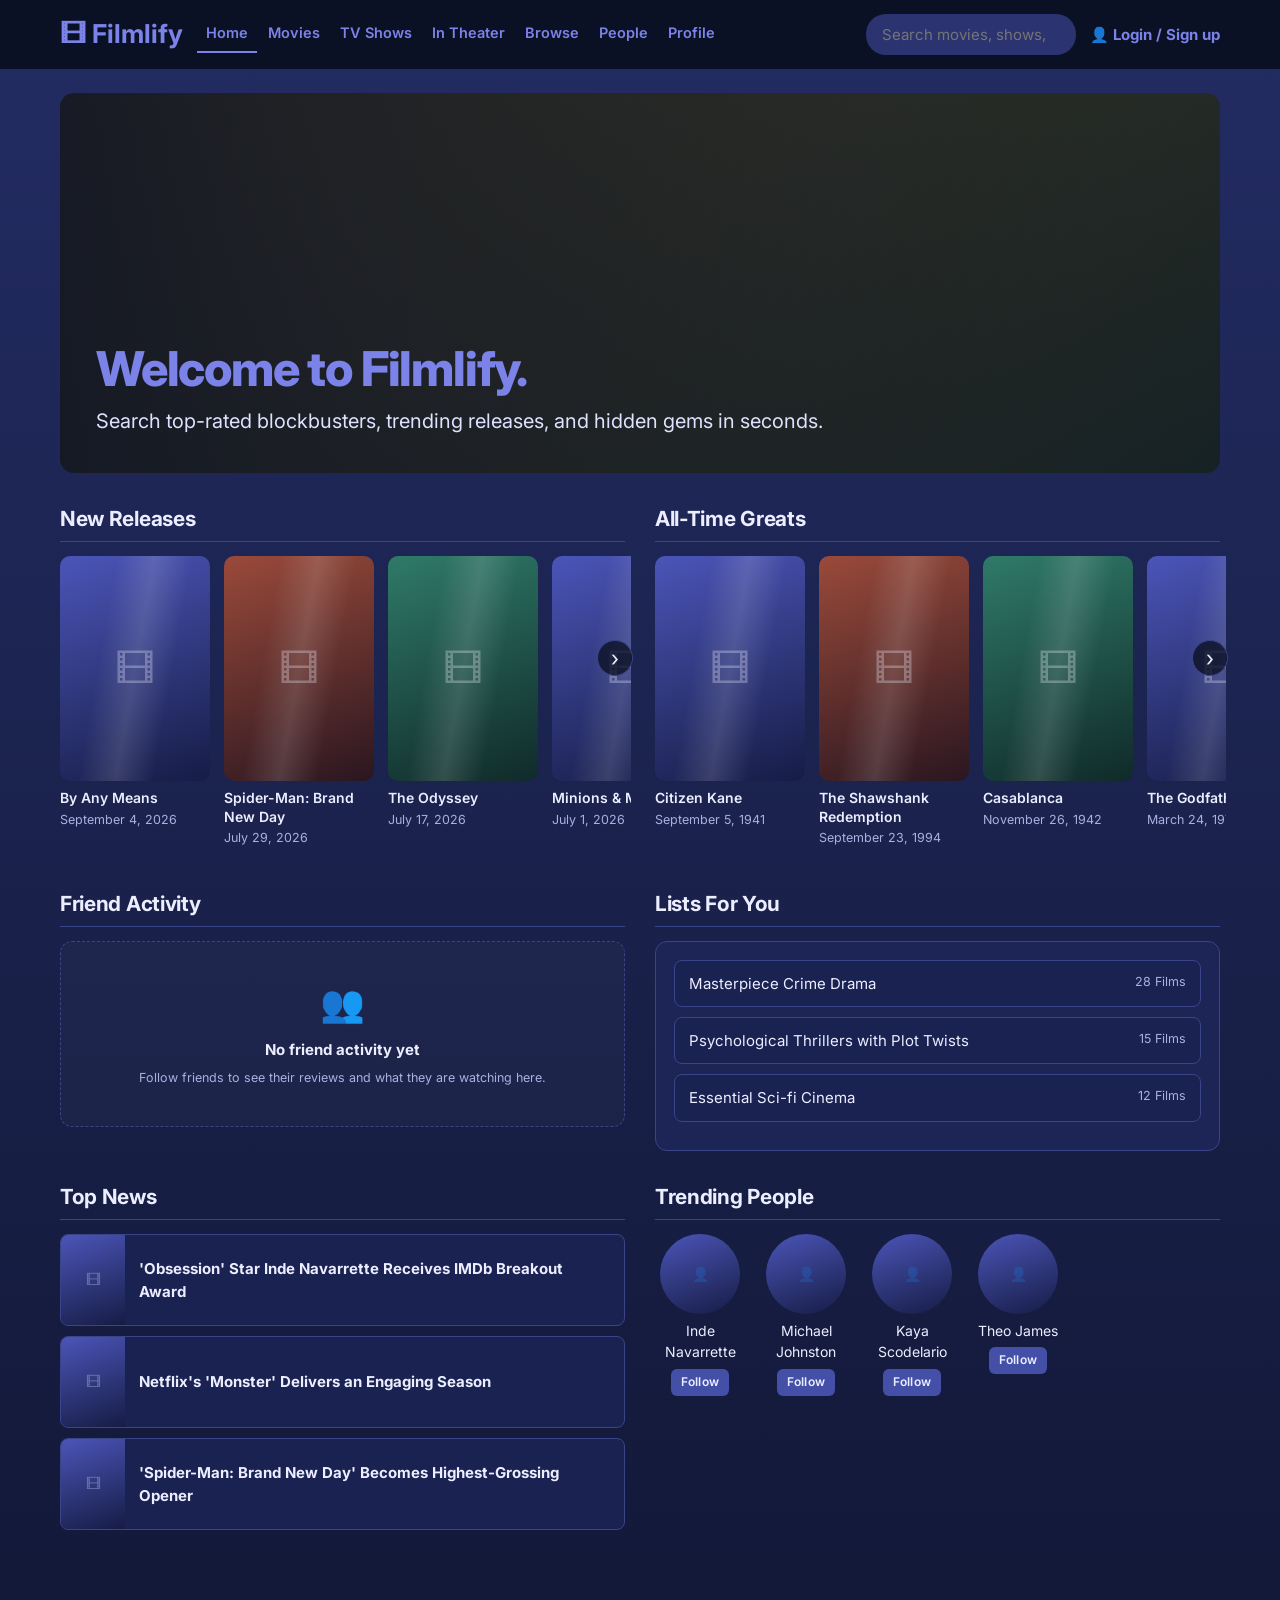
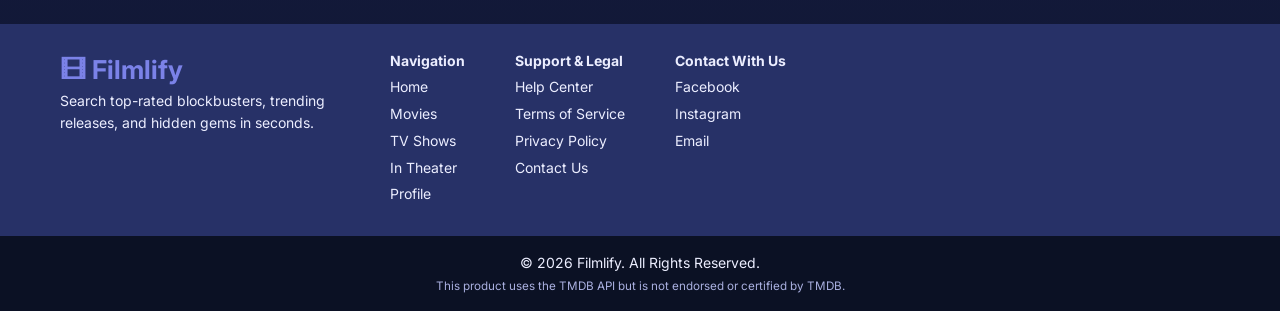
==== index.html @ 86021d98 "Updated website" ====
<!DOCTYPE html>
<html lang="en">
<head>
<meta charset="UTF-8">
<meta name="viewport" content="width=device-width, initial-scale=1">
<title>Filmlify</title>

<!-- Inter font from Google Fonts (the site falls back to system fonts if offline) -->
<link rel="preconnect" href="https://fonts.googleapis.com">
<link rel="preconnect" href="https://fonts.gstatic.com" crossorigin>
<link href="https://fonts.googleapis.com/css2?family=Inter:wght@400;500;600;700;800&display=swap" rel="stylesheet">
<link rel="stylesheet" href="style.css">
</head>

<body>

<!-- ===================== HEADER (same on every page) ===================== -->
<header>
  <div class="nav">
    <a class="logo" href="#home">🎞 Filmlify</a>
    <button id="menuBtn" aria-label="Menu">☰</button>   <!-- phone menu button -->
    <nav id="mainNav">
      <a href="#home">Home</a>
      <a href="#movies">Movies</a>
      <a href="#tv">TV Shows</a>
      <a href="#theater">In Theater</a>
      <a href="#browse">Browse</a>
      <a href="#people">People</a>
      <a href="#profile">Profile</a>
    </nav>
    <div class="search-wrap">
      <input id="search" type="search" placeholder="Search movies, shows, actors..." autocomplete="off">
      <div id="suggestions"></div>   <!-- the drop-down list is filled by script.js -->
    </div>
    <span id="userArea"><a class="login-link" href="#login">👤 Login / Sign up</a></span>   <!-- script.js shows your name + Log out here after login -->
  </div>
</header>

<main>

<!-- TIP: every poster is a "card". To use a real poster picture, change
     <div class="poster"></div>  into
     <div class="poster" style="background-image:url('posters/name.jpg'); background-size:cover;"></div> -->

<!-- ===================== HOME PAGE ===================== -->
<div class="page" id="home">
  <div class="hero" data-title="The Shawshank Redemption">
    <h1 style="color:var(--accent)">Welcome to Filmlify.</h1>
    <p style="font-size:20px">Search top-rated blockbusters, trending releases, and hidden gems in seconds.</p>
  </div>

  <div class="two">
    <section class="block"><h2>New Releases</h2><div class="row" data-source="/movie/now_playing">
      <div class="card"><div class="poster"></div><b>By Any Means</b><small>September 4, 2026</small></div>
      <div class="card"><div class="poster"></div><b>Spider-Man: Brand New Day</b><small>July 29, 2026</small></div>
      <div class="card"><div class="poster"></div><b>The Odyssey</b><small>July 17, 2026</small></div>
      <div class="card"><div class="poster"></div><b>Minions &amp; Monsters</b><small>July 1, 2026</small></div>
    </div></section>
    <section class="block"><h2>All-Time Greats</h2><div class="row" data-source="/movie/top_rated?page=2">
      <div class="card"><div class="poster"></div><b>Citizen Kane</b><small>September 5, 1941</small></div>
      <div class="card"><div class="poster"></div><b>The Shawshank Redemption</b><small>September 23, 1994</small></div>
      <div class="card"><div class="poster"></div><b>Casablanca</b><small>November 26, 1942</small></div>
      <div class="card"><div class="poster"></div><b>The Godfather</b><small>March 24, 1972</small></div>
    </div></section>
  </div>

  <div class="two">
    <section class="block"><h2>Friend Activity</h2>
      <div class="empty" id="friendFeed">
        <div class="empty-icon">👥</div>
        <p><b>No friend activity yet</b></p>
        <p><small>Follow friends to see their reviews and what they are watching here.</small></p>
      </div>
    </section>
    <section class="block"><h2>Lists For You</h2><div class="box">
      <div class="item"><span>Masterpiece Crime Drama</span><small>28 Films</small></div>
      <div class="item"><span>Psychological Thrillers with Plot Twists</span><small>15 Films</small></div>
      <div class="item"><span>Essential Sci-fi Cinema</span><small>12 Films</small></div>
    </div></section>
  </div>

  <div class="two">
    <section class="block"><h2>Top News</h2>
      <!-- Each news picture comes from TMDB: data-title = a movie/show poster, data-person = a person's photo -->
      <div class="item with-pic"><div class="pic tall" data-person="Inde Navarrette"></div><b>'Obsession' Star Inde Navarrette Receives IMDb Breakout Award</b></div>
      <div class="item with-pic"><div class="pic tall" data-title="Monster: The Lizzie Borden Story"></div><b>Netflix's 'Monster' Delivers an Engaging Season</b></div>
      <div class="item with-pic"><div class="pic tall" data-title="Spider-Man: Brand New Day"></div><b>'Spider-Man: Brand New Day' Becomes Highest-Grossing Opener</b></div>
    </section>
    <section class="block"><h2>Trending People</h2><div class="row people" id="peopleRow">
      <!-- These are shown until TMDB sends the real trending people -->
      <div class="person"><div class="pic round"></div>Inde Navarrette<br><button class="btn small follow-btn" data-name="Inde Navarrette">Follow</button></div>
      <div class="person"><div class="pic round"></div>Michael Johnston<br><button class="btn small follow-btn" data-name="Michael Johnston">Follow</button></div>
      <div class="person"><div class="pic round"></div>Kaya Scodelario<br><button class="btn small follow-btn" data-name="Kaya Scodelario">Follow</button></div>
      <div class="person"><div class="pic round"></div>Theo James<br><button class="btn small follow-btn" data-name="Theo James">Follow</button></div>
    </div></section>
  </div>
</div>

<!-- ===================== MOVIES PAGE ===================== -->
<div class="page" id="movies">
  <div class="two">
    <section class="block"><h2>Trending Now</h2>
      <div class="hero" data-title="The Odyssey">
        <h1>The Odyssey</h1>
        <p>A new epic arrives on Filmlify.</p>
        <p>R • Epic, Adventure • 2h 52m • 2026</p>
        <p>After the Trojan War, Odysseus faces a dangerous voyage back to Ithaca.</p>
        <div><button class="btn add">Add to List</button> <button class="btn outline">More Info</button></div>
      </div>
    </section>
    <section class="block"><h2>Recommended For You</h2><div class="row" data-source="/trending/movie/week">
      <div class="card"><div class="poster"></div><b>Interstellar</b><small>★ 8.7 • 2014</small></div>
      <div class="card"><div class="poster"></div><b>Good Will Hunting</b><small>★ 8.4 • 1997</small></div>
      <div class="card"><div class="poster"></div><b>The Prestige</b><small>★ 8.5 • 2006</small></div>
      <div class="card"><div class="poster"></div><b>The Green Mile</b><small>★ 8.6 • 1999</small></div>
    </div></section>
  </div>

  <div class="two">
    <section class="block"><h2>Popular Movies</h2><div class="row" data-source="/movie/popular">
      <div class="card"><div class="poster"></div><b>Parasite</b><small>★ 8.5 • 2019</small></div>
      <div class="card"><div class="poster"></div><b>La La Land</b><small>★ 8.0 • 2016</small></div>
      <div class="card"><div class="poster"></div><b>Forrest Gump</b><small>★ 8.8 • 1994</small></div>
      <div class="card"><div class="poster"></div><b>The Notebook</b><small>★ 7.8 • 2004</small></div>
    </div></section>
    <section class="block"><h2>Top Rated</h2><div class="row" data-source="/movie/top_rated">
      <div class="card"><div class="poster"></div><b>The Shawshank Redemption</b><small>★ 9.3 • 1994</small></div>
      <div class="card"><div class="poster"></div><b>The Godfather</b><small>★ 9.2 • 1972</small></div>
      <div class="card"><div class="poster"></div><b>The Dark Knight</b><small>★ 9.1 • 2008</small></div>
      <div class="card"><div class="poster"></div><b>The Godfather Part II</b><small>★ 9.0 • 1974</small></div>
    </div></section>
  </div>

  <div class="two">
    <section class="block"><h2>Upcoming Releases</h2><div class="row" data-source="/movie/upcoming">
      <div class="card"><div class="poster"></div><b>Digger</b><small>October 2, 2026</small></div>
      <div class="card"><div class="poster"></div><b>Dune: Part Three</b><small>December 18, 2026</small></div>
      <div class="card"><div class="poster"></div><b>Avengers: Doomsday</b><small>December 18, 2026</small></div>
      <div class="card"><div class="poster"></div><b>Jumanji: Open World</b><small>December 25, 2026</small></div>
    </div></section>
    <section class="block"><h2>Film Spotlight</h2><div class="box spotlight" data-title="Oppenheimer">
      <div class="spot-row">
        <div class="pic big" data-title="Oppenheimer"></div>
        <div>
          <h3>Oppenheimer</h3><p>Directed by Christopher Nolan</p><p class="star">★ 8.2</p><br>
          <button class="btn add">Add to List</button>
        </div>
      </div>
    </div></section>
  </div>

  <div class="two">
    <section class="block"><h2>Popular Directors</h2><div class="box">
      <div class="item with-pic"><div class="pic tall" data-person="Denis Villeneuve"></div><p><b>Denis Villeneuve</b><br><small>Prisoners, Dune, Arrival</small></p><button class="btn small follow-btn" data-name="Denis Villeneuve">Follow</button></div>
      <div class="item with-pic"><div class="pic tall" data-person="Christopher Nolan"></div><p><b>Christopher Nolan</b><br><small>Oppenheimer, Inception, Dark Knight</small></p><button class="btn small follow-btn" data-name="Christopher Nolan">Follow</button></div>
      <div class="item with-pic"><div class="pic tall" data-person="Stanley Kubrick"></div><p><b>Stanley Kubrick</b><br><small>2001: A Space Odyssey, The Shining</small></p><button class="btn small follow-btn" data-name="Stanley Kubrick">Follow</button></div>
    </div></section>
    <section class="block"><h2>Featured Movie Lists</h2><div class="box">
      <div class="item"><span>Dark Thrillers &amp; Mystery Masterpiece</span><small>27 Films</small></div>
      <div class="item"><span>Complete MCU Infinity Saga</span><small>23 Films</small></div>
      <div class="item"><span>Neo-Noir Cinema Essential</span><small>30 Films</small></div>
    </div></section>
  </div>
</div>

<!-- ===================== TV SHOWS PAGE ===================== -->
<div class="page" id="tv">
  <section class="block"><h2>Top 10 TV Shows</h2>
    <div class="hero" data-title="Breaking Bad">
      <h1>#1 Breaking Bad</h1>
      <p>Created by Vince Gilligan</p>
      <p>TV-MA • Crime, Drama • 5 Seasons • 2008-2013</p>
      <p>A high school chemistry teacher diagnosed with terminal lung cancer turns to manufacturing and selling methamphetamine.</p>
      <div><button class="btn add">Add to List</button> <button class="btn outline">More Info</button></div>
    </div>
  </section>

  <div class="two">
    <section class="block"><h2>Popular Anime Series</h2><div class="row" data-source="/discover/tv?with_genres=16&amp;with_origin_country=JP&amp;sort_by=popularity.desc">
      <div class="card"><div class="poster"></div><b>One Piece</b><small>★ 9.0 • 1999-Present</small></div>
      <div class="card"><div class="poster"></div><b>Attack on Titan</b><small>★ 9.1 • 2013-2023</small></div>
      <div class="card"><div class="poster"></div><b>Naruto</b><small>★ 8.4 • 2002-2007</small></div>
      <div class="card"><div class="poster"></div><b>Fullmetal Alchemist: Brotherhood</b><small>★ 9.1 • 2009-2010</small></div>
      <div class="card"><div class="poster"></div><b>Bleach</b><small>★ 8.3 • 2004-2012</small></div>
    </div></section>
    <section class="block"><h2>New Episodes This Week</h2>
      <!-- Filled from TMDB: this week's trending shows and their newest episode. The rows below show only if TMDB is unreachable. -->
      <div id="episodeList">
      <div class="item"><span><b>The Last of Us</b><br><small>S2 E4 • Day One</small></span><small>📅 Sun</small></div>
      <div class="item"><span><b>House of the Dragon</b><br><small>S2 E3 • The Burning Mill</small></span><small>📅 Mon</small></div>
      <div class="item"><span><b>The Boys</b><br><small>S4 E6 • Dirty Business</small></span><small>📅 Fri</small></div>
      <div class="item"><span><b>Rick and Morty</b><br><small>S7 E2 • The Jerrick Trap</small></span><small>📅 Sat</small></div>
      </div>
    </section>
  </div>

  <section class="block"><h2>Trending TV Shows</h2><div class="row" data-source="/trending/tv/week">
    <div class="card"><div class="poster"></div><b>The Pitt</b><small>★ 8.9 • 2025 • Season 2</small></div>
    <div class="card"><div class="poster"></div><b>Pluribus</b><small>★ 8.0 • 2025 • Season 1</small></div>
    <div class="card"><div class="poster"></div><b>A Knight of the Seven Kingdoms</b><small>★ 8.6 • 2026 • Season 1</small></div>
    <div class="card"><div class="poster"></div><b>Severance</b><small>★ 8.6 • 2022 • Season 2</small></div>
    <div class="card"><div class="poster"></div><b>The Bear</b><small>★ 8.5 • 2022 • Season 5</small></div>
    <div class="card"><div class="poster"></div><b>Breaking Bad</b><small>★ 9.5 • 2013 • Season 5</small></div>
    <div class="card"><div class="poster"></div><b>Better Call Saul</b><small>★ 9.0 • 2022 • Season 6</small></div>
    <div class="card"><div class="poster"></div><b>Chernobyl</b><small>★ 9.3 • 2019 • Season 1</small></div>
  </div></section>

  <section class="block"><h2>Explore TV Shows Genre</h2>
  <!-- Each icon is an inline SVG drawing, so no image files are needed --><div class="genres">
    <div tabindex="0" role="button"><svg viewBox="0 0 24 24" aria-hidden="true"><path d="M3 4h10v7a5 5 0 0 1-10 0z"/><path d="M6 8v.01M10 8v.01"/><path d="M6 12.5c1 1 3 1 4 0"/><path d="M13 9h8v6a4 4 0 0 1-8 0z"/><path d="M15.5 12v.01M18.5 12v.01"/><path d="M15.5 16c1-1 2-1 3 0"/></svg>Drama</div>
    <div tabindex="0" role="button"><svg viewBox="0 0 24 24" aria-hidden="true"><path d="M12 2c3 2 5 6 5 10l-2 3H9l-2-3c0-4 2-8 5-10z"/><circle cx="12" cy="9" r="1.5"/><path d="M7 14l-3 3 3 1M17 14l3 3-3 1M10 18l2 4 2-4"/></svg>Sci-Fi</div>
    <div tabindex="0" role="button"><svg viewBox="0 0 24 24" aria-hidden="true"><path d="M12 3a8 8 0 0 0-8 8c0 3 1.5 4.5 3 5.5V20h10v-3.5c1.5-1 3-2.5 3-5.5a8 8 0 0 0-8-8z"/><circle cx="9" cy="11" r="1.5"/><circle cx="15" cy="11" r="1.5"/><path d="M10 20v-2.5M14 20v-2.5M12 14v1"/></svg>Crime</div>
    <div tabindex="0" role="button"><svg viewBox="0 0 24 24" aria-hidden="true"><path d="M4 20L16 8"/><path d="M14 6l4 4"/><path d="M19 3v4M17 5h4M6 4v3M4.5 5.5h3M20 15v3M18.5 16.5h3"/></svg>Animation</div>
    <div tabindex="0" role="button"><svg viewBox="0 0 24 24" aria-hidden="true"><path d="M2 12s4-7 10-7 10 7 10 7-4 7-10 7S2 12 2 12z"/><circle cx="12" cy="12" r="3"/></svg>Thriller</div>
    <div tabindex="0" role="button"><svg viewBox="0 0 24 24" aria-hidden="true"><circle cx="12" cy="12" r="9"/><path d="M8 14c1 2 3 3 4 3s3-1 4-3"/><path d="M9 9.5v.01M15 9.5v.01"/></svg>Comedy</div>
    <div tabindex="0" role="button"><svg viewBox="0 0 24 24" aria-hidden="true"><circle cx="10.5" cy="10.5" r="6.5"/><path d="M15.5 15.5L21 21"/></svg>Mystery</div>
    <div tabindex="0" role="button"><svg viewBox="0 0 24 24" aria-hidden="true"><rect x="2" y="6" width="14" height="12" rx="2"/><path d="M16 10l6-3v10l-6-3z"/></svg>Documentary</div>
  </div></section>

  <!-- Shows appear here when a genre card above is clicked -->
  <section class="block" id="genreResults" hidden>
    <h2 id="genreTitle">TV Shows</h2>
    <div class="row" id="genreRow"></div>
  </section>

  <section class="block"><h2>Filmlify Community Top Lists</h2><div class="three">
    <div class="box"><small>Essential Drama ♥ 14.2k</small><h3>Shows with Perfect Series Finales</h3><small>by @wembaby • 12 Shows</small></div>
    <div class="box"><small>Suspense ♥ 9.8k</small><h3>Mind-Bending Mystery &amp; Thrillers</h3><small>by @tyresehaliburnout • 15 Shows</small></div>
    <div class="box"><small>Futuristic ♥ 4.8k</small><h3>Best Sci-Fi Worldbuilding</h3><small>by @lebwrongsend • 19 Shows</small></div>
    <div class="box"><small>Masterpieces ♥ 3.2k</small><h3>Dark &amp; Gritty Crime Sagas</h3><small>by @kyrieyearning • 20 Shows</small></div>
    <div class="box"><small>Anime &amp; Animation ♥ 16.6k</small><h3>Top-Tier Animated Sagas</h3><small>by @oganobatayo • 18 Shows</small></div>
    <div class="box"><small>Limited Series ♥ 11.2k</small><h3>Peak TV Miniseries Masterpieces</h3><small>by @austinrebound • 10 Shows</small></div>
  </div></section>
</div>

<!-- ===================== IN THEATER PAGE ===================== -->
<div class="page" id="theater">
  <div class="two">
    <div>
      <div class="hero" data-title="Spider-Man: Brand New Day"><h1 style="color:var(--accent)">Book Tickets. Enjoy the Show.</h1>
        <p>Discover the latest movie, check showtimes, and book your tickets in just a few clicks.</p></div>
      <section class="block"><h2>Now Showing</h2><div class="row" data-source="/movie/now_playing">
        <div class="card"><div class="poster"></div><b>Spider-Man: Brand New Day</b><small>Action • ★ 8.0</small></div>
        <div class="card"><div class="poster"></div><b>The Odyssey</b><small>Action • ★ 8.5</small></div>
        <div class="card"><div class="poster"></div><b>Insidious: Out of the Further</b><small>Horror • ★ 6.2</small></div>
        <div class="card"><div class="poster"></div><b>Practical Magic 2</b><small>Romance • ★ 6.4</small></div>
      </div></section>
      <section class="block"><h2>Coming Soon</h2><div class="row" data-source="/movie/upcoming">
        <div class="card"><div class="poster"></div><b>Digger</b><small>October 2, 2026</small></div>
        <div class="card"><div class="poster"></div><b>Dune: Part Three</b><small>December 18, 2026</small></div>
        <div class="card"><div class="poster"></div><b>Jumanji: Open World</b><small>December 25, 2026</small></div>
      </div></section>
    </div>

    <div class="box" id="bookPanel">
      <div class="empty" id="bookEmpty">Select a movie from Now Showing to start booking.</div>
      <div id="bookBody" hidden>
      <div class="book-movie">
        <div class="book-poster" id="bookPoster"></div>
        <div class="book-info">
          <h2 id="bookTitle"></h2>
          <p id="bookGenres"></p>
          <p id="bookRating"></p>
          <p id="bookOverview"></p>
        </div>
      </div>
      <label for="cinema">Select Cinema</label>
      <select id="cinema"><option>Filmlify - Rang-ayan Branch</option><option>Filmlify - Gerona Branch</option><option>Filmlify - Pura Branch</option><option>Filmlify - Anton Branch</option></select>
      <label for="date">Select Date</label>
      <input type="date" id="date">
      <label>Select Time</label>
      <div class="times" id="times">
        <button>10:00 AM</button><button>1:00 PM</button><button class="chosen">4:00 PM</button><button>7:00 PM</button>
      </div>
      <div class="seat-section">
        <div class="seat-legend">
          <h3>Select Seats</h3>
          <p><i class="swatch free"></i> Available</p>
          <p><i class="swatch mine"></i> Selected</p>
          <p><i class="swatch gone"></i> Taken</p>
          <p><i class="swatch wheel">♿</i> Wheelchair Space</p>
        </div>
        <div class="seat-map">
          <div class="screen">SCREEN</div>
          <div id="seats"></div>  <!-- rows, letters and numbers are made by script.js -->
        </div>
      </div>
      <div class="box summary">
        <h3>Booking Summary</h3>
        <p><span>Movie</span><span id="sumMovie"></span></p>
        <p><span>Cinema</span><span id="sumCinema"></span></p>
        <p><span>Date &amp; Time</span><span id="sumTime"></span></p>
        <p><span>Seats</span><span id="sumSeats"></span></p>
        <p><b>Total</b><b id="sumTotal"></b></p>
        <button class="btn wide" id="payBtn">Proceed to Payment</button>
      </div>
      </div><!-- end of bookBody: only shown after a movie is chosen -->
    </div>
  </div>
</div>

<!-- ===================== PROFILE PAGE ===================== -->
<!-- EDIT YOUR INFORMATION IN THIS SECTION -->
<div class="page" id="profile">
  <div class="box profile-top">
    <div class="avatar" id="pAvatar">V</div>
    <div>
      <h1 id="pName">Victor Wenbamamahalin</h1>                 <!-- your name -->
      <p><small id="pBio">@wembaby • Film Enthusiast &amp; Reviewer</small></p>
      <button class="btn small" id="editProfile">Edit Profile</button>   <!-- your handle and bio -->
    </div>
    <div class="stats">                              <!-- these numbers count up by themselves (see script.js) -->
      <div><b id="statFollowers">0</b>Followers</div><div><b id="statFollowing">0</b>Following</div><div><b id="statWatched">0</b>Watched</div>
      <div><b id="statReviews">0</b>Reviews</div><div><b id="statWatchlist">0</b>Watchlist</div>
    </div>
  </div>

  <div class="two">
    <div>
      <section class="block"><h2>Favorite Films</h2>
        <p><small>Open any film and press "Add to Favorites" (up to 5).</small></p>
        <div class="row" id="favFilms"></div>   <!-- your own favorites appear here -->
      </section>
      <section class="block"><h2>Favorite TV Shows</h2>
        <p><small>Open any show and press "Add to Favorites" (up to 5).</small></p>
        <div class="row" id="favShows"></div>   <!-- your own favorites appear here -->
      </section>
      <section class="block"><h2>Recent Reviews</h2>
        <div id="reviewList"></div>   <!-- your reviews appear here -->
      </section>
    </div>
    <div>
      <section class="block"><h2>Favorite Genre</h2><div class="box" id="genreBars"></div>   <!-- filled from the genres of movies you review -->
      </section>
      <section class="block"><h2>Custom Lists</h2><div class="box">
        <div id="customLists"></div>
        <input type="text" id="newListName" placeholder="New list name...">
        <button class="btn wide" id="createList">Create List</button>
      </div>
      </section>
    </div>
  </div>
  <!-- Dedicated sections: saved movies and watched movies -->
  <section class="block"><h2>Watchlist <small id="wlCount"></small></h2>
    <div class="row" id="watchlistRow"></div>
  </section>
  <section class="block"><h2>Watched <small id="wdCount"></small></h2>
    <div class="row" id="watchedRow"></div>
  </section>
  <section class="block"><h2>My Bookings <small id="bkCount"></small></h2>
    <div id="myBookings"></div>
  </section>
</div>

<!-- ===================== PEOPLE PAGE (find and follow other users) ===================== -->
<div class="page" id="people">
  <section class="block"><h2>Find People</h2>
    <p id="peopleNote"><small>Search for other Filmlify users by username and follow them.</small></p>
    <input type="text" id="peopleSearch" placeholder="Search by username...">
    <div id="peopleResults" style="margin-top:12px"></div>
  </section>
  <div class="two">
    <section class="block"><h2>Following</h2><div id="followingList"></div></section>
    <section class="block"><h2>Followers</h2><div id="followersList"></div></section>
  </div>
</div>
<!-- ===================== OTHER USER'S PROFILE ===================== -->
<div class="page" id="user">
  <section class="block">
    <button class="btn small outline" id="backToPeople">← Back to People</button>
  </section>

  <div class="box profile-top">
    <div class="avatar" id="uAvatar">?</div>
    <div>
      <h1 id="uName">Loading…</h1>
      <p><small id="uHandle"></small></p>
      <p><small id="uBio"></small></p>
      <div id="uFollowBox" style="margin-top: 10px;"></div>
    </div>
    <div class="stats">
      <div><b id="uFollowers">0</b>Followers</div>
      <div><b id="uFollowing">0</b>Following</div>
      <div><b id="uFavorites">0</b>Favorites</div>
      <div><b id="uReviews">0</b>Reviews</div>
    </div>
  </div>

  <div class="two">
    <section class="block"><h2>Favorite Films</h2>
      <div class="row" id="uFavFilms"></div>
    </section>
    <section class="block"><h2>Favorite TV Shows</h2>
      <div class="row" id="uFavShows"></div>
    </section>
  </div>

  <section class="block"><h2>Recent Reviews</h2>
    <div id="uReviewList"></div>
  </section>
</div>

<!-- ===================== BROWSE PAGE (filters) ===================== -->
<div class="page" id="browse">
  <section class="block"><h2>Browse</h2>
    <div class="filters">
      <select id="fType"><option value="movie">Movies</option><option value="tv">TV Shows</option></select>
      <select id="fGenre"></select>
      <select id="fYear"></select>
      <select id="fRating"><option value="">Any rating</option><option value="9">9+ ★</option><option value="8">8+ ★</option><option value="7">7+ ★</option><option value="6">6+ ★</option></select>
      <select id="fSort"><option value="popularity.desc">Most popular</option><option value="vote_average.desc">Highest rated</option><option value="primary_release_date.desc">Newest</option></select>
    </div>
    <div class="row wrap" id="browseGrid"></div>
    <p style="text-align:center; margin-top:16px"><button class="btn" id="loadMore">Load more</button></p>
  </section>
</div>

<!-- ===================== TERMS AND PRIVACY (draft text: have it reviewed before launch) ===================== -->
<div class="page" id="terms">
  <section class="block"><h2>Terms of Service</h2><div class="box">
    <p>Filmlify is a personal, non-commercial project. By using it you agree to use it lawfully and respectfully.</p><br>
    <p>Reviews you write are your own opinions. Do not post hateful, illegal or misleading content.</p><br>
    <p>Movie and TV information comes from TMDB. This product uses the TMDB API but is not endorsed or certified by TMDB.</p>
  </div></section>
</div>

<div class="page" id="privacy">
  <section class="block"><h2>Privacy Policy</h2><div class="box">
    <p>Right now your reviews, watchlist, lists and profile are saved only in your own browser. They are not sent to any server.</p><br>
    <p>When you search or browse, your requests go to TMDB to fetch movie information.</p><br>
    <p>If accounts are added later, this page will explain what is collected and why.</p>
  </div></section>
</div>

<!-- ===================== LOGIN PAGE ===================== -->
<div class="page" id="login">
  <div class="login">
    <div class="brand">
      <div class="brand-posters" id="brandPosters"></div>   <!-- movie posters, filled by script.js -->
      <h1>🎞 Filmlify</h1>
      <p style="font-size:20px; margin:8px 0 24px">Movies • TV Shows • Rating • Database</p>
      <h2 style="border:0">Discover. Rate. Keep Track.</h2>
      <p>Your all-in-one platform for movies and TV shows. Explore detailed information, read real ratings, and build your own watchlist.</p>
    </div>
    <div>
      <p style="text-align:right; margin-bottom:10px"><span id="switchText">Don't have an account?</span> <a href="#login" id="switchLink" style="color:var(--accent)">Sign Up</a></p>
      <form class="box" id="loginForm">
        <h1 id="formTitle">Welcome to Filmlify</h1>
        <p>Sign in to continue to Filmlify</p>
        <p><small>You can browse freely. An account is needed to review, like, follow or keep lists.</small></p>
        <div id="emailBox" style="display:none">
          <label for="email">Email</label>
          <input type="email" id="email" placeholder="Enter your email">
          <div class="error" id="emailError"></div>
        </div>
        <label for="user">Email or Username</label>
        <input type="text" id="user" placeholder="Enter your email or username">
        <div class="error" id="userError"></div>
        <label for="pass">Password</label>
        <input type="password" id="pass" placeholder="Enter your password">
        <div class="error" id="passError"></div>
        <label><input type="checkbox" id="showPass"> Show password</label>
        <button class="btn wide" id="submitBtn">Sign In</button>
        <p style="text-align:center; margin:14px 0">OR</p>
        <button type="button" class="btn outline wide" id="googleBtn" style="margin:0">Continue with Google</button>
      </form>
    </div>
  </div>
</div>

</main>

<!-- ===================== FOOTER (same on every page) ===================== -->
<footer>
  <div class="footer-inner">
    <div><div class="logo">🎞 Filmlify</div><p style="max-width:280px">Search top-rated blockbusters, trending releases, and hidden gems in seconds.</p></div>
    <div><b>Navigation</b><a href="#home">Home</a><a href="#movies">Movies</a><a href="#tv">TV Shows</a><a href="#theater">In Theater</a><a href="#profile">Profile</a></div>
    <div><b>Support &amp; Legal</b><a href="#home">Help Center</a><a href="#terms">Terms of Service</a><a href="#privacy">Privacy Policy</a><a href="mailto:brianmanzano528@gmail.com">Contact Us</a></div>
    <div><b>Contact With Us</b>
      <!-- EDIT YOUR CONTACT LINKS HERE -->
      <a href="https://www.facebook.com/brian.manzano.906/" target="_blank" rel="noopener">Facebook</a>
      <a href="https://www.instagram.com/mxyzp.tlk528/?hl=en" target="_blank" rel="noopener">Instagram</a>
      <a href="mailto:brianmanzano528@gmail.com">Email</a>
    </div>
  </div>
  <div class="copyright">© 2026 Filmlify. All Rights Reserved.<br><small>This product uses the TMDB API but is not endorsed or certified by TMDB.</small></div>
</footer>

<!-- ===================== MOVIE POP-UP (opens when you click a poster) ===================== -->
<div class="modal" id="modal">
  <div class="modal-box">
    <button class="close" id="closeModal" aria-label="Close">✕</button>
    <div class="modal-top">
      <div class="modal-poster" id="mPoster"></div>
      <div>
        <h2 id="mTitle"></h2>
        <p><small id="mMeta"></small></p>
        <p id="mOverview" style="margin:10px 0 14px"></p>
        <button class="btn" id="mWatchlist">+ Add to Watchlist</button>
        <button class="btn outline" id="mWatched">Mark as Watched</button>
        <button class="btn outline" id="mFavorite">♡ Add to Favorites</button>
        <div class="list-add"><select id="mListSelect"></select> <button class="btn small" id="mListAdd">Add to my list</button></div>
        <div id="mExtra"></div>   <!-- runtime, cast, where to watch, trailer -->
      </div>
    </div>

    <h3>More like this</h3>
    <div class="row" id="mSimilar"></div>

    <h3>Rate and review</h3>
    <div id="stars">
      <button class="star-btn" data-value="1">★</button><button class="star-btn" data-value="2">★</button><button class="star-btn" data-value="3">★</button><button class="star-btn" data-value="4">★</button><button class="star-btn" data-value="5">★</button>
    </div>
    <textarea id="reviewText" placeholder="What did you think? (optional)"></textarea>
    <div class="error" id="reviewError"></div>
    <button class="btn" id="postReview">Done</button>

    <h3>Reviews</h3>
    <div id="mReviews"></div>
  </div>
</div>

<!-- ===================== PAYMENT POP-UP ===================== -->
<div class="modal" id="payModal"><div class="modal-box">
  <div id="payStep1">
    <h2>Payment</h2>
    <div class="pay-receipt" id="paySummary"></div>

    <label class="pay-label">Payment method</label>
    <div class="pay-methods" id="payMethods" role="radiogroup" aria-label="Payment method">
      <button type="button" class="pay-method on" data-method="GCash" role="radio" aria-checked="true"><b>GCash</b><small>E-wallet</small></button>
      <button type="button" class="pay-method" data-method="Maya" role="radio" aria-checked="false"><b>Maya</b><small>E-wallet</small></button>
      <button type="button" class="pay-method" data-method="Card" role="radio" aria-checked="false"><b>Card</b><small>Credit / Debit</small></button>
    </div>
    <select id="payMethod" hidden><option value="GCash">GCash</option><option value="Maya">Maya</option><option value="Card">Credit / Debit card</option></select>

    <div id="walletBox"><label class="pay-label" id="walletLabel" for="payMobile">GCash mobile number</label><input id="payMobile" type="tel" placeholder="09XXXXXXXXX" maxlength="11" inputmode="numeric" autocomplete="tel"></div>
    <div id="cardBox" style="display:none">
      <label class="pay-label" for="cardName">Name on card</label><input id="cardName" type="text" placeholder="Juan Dela Cruz" autocomplete="cc-name">
      <label class="pay-label" for="cardNum">Card number</label><input id="cardNum" type="text" placeholder="4242 4242 4242 4242" maxlength="19" inputmode="numeric" autocomplete="cc-number">
      <div class="pay-two">
        <div><label class="pay-label" for="cardExp">Expiry (MM/YY)</label><input id="cardExp" type="text" placeholder="MM/YY" maxlength="5" inputmode="numeric" autocomplete="cc-exp"></div>
        <div><label class="pay-label" for="cardCvv">CVV</label><input id="cardCvv" maxlength="4" inputmode="numeric" type="password" placeholder="•••" autocomplete="cc-csc"></div>
      </div>
    </div>
    <p class="pay-note">Demo payment: no real money is charged and no card details are saved.</p>
    <div class="error" id="payError"></div>
    <button class="btn wide" id="confirmPay">Pay now</button>
    <button class="btn outline wide" id="cancelPay" type="button">Cancel</button>
  </div>
  <div id="payStep2" style="display:none">
    <h2>Booking confirmed ✓</h2>
    <div class="box summary" id="ticketBox"></div>
    <button class="btn wide" id="closeTicket">Done</button>
  </div>
</div></div>

<div id="message"></div>

<script src="script.js"></script>
</body>
</html>
---- style.css ----
/* ===== COLORS (change them here) ===== */
:root {
    --dark: #0b1124;
    --bg: #1a2150;
    --panel: #1d2557;
    --line: #3a4488;
    --accent: #7b82e8;
    --text: #eceeff;
    --muted: #aab0e0;
}

/* ===== GENERAL ===== */
* {
    box-sizing: border-box;
    margin: 0;
    padding: 0;
}

body {
    font-family: Arial, sans-serif;
    background: linear-gradient(#232c63,#0f1530);
    color: var(--text);
}

a {
    color: inherit;
    text-decoration: none;
}

button, input, select {
    font: inherit;
    color: inherit;
}

h2 {
    font-size: 24px;
    margin-bottom: 14px;
    padding-bottom: 6px;
    border-bottom: 1px solid var(--line);
}

section.block {
    margin-bottom: 30px;
}

small {
    color: var(--muted);
}

/* ===== HEADER ===== */
header {
    background: var(--dark);
    position: sticky;
    top: 0;
    z-index: 10;
}

.nav {
    max-width: 1200px;
    margin: auto;
    padding: 14px 20px;
    display: flex;
    align-items: center;
    gap: 18px;
    flex-wrap: wrap;
}

.logo {
    font-size: 26px;
    font-weight: bold;
    color: var(--accent);
}

nav {
    display: flex;
    gap: 8px;
    flex: 1;
}

nav a {
    padding: 6px 10px;
    font-weight: bold;
    color: var(--accent);
    border-bottom: 2px solid transparent;
}

nav a.active {
    border-bottom-color: var(--accent);
}

#search {
    background: #2b3470;
    border: 0;
    border-radius: 20px;
    padding: 9px 16px;
    width: 250px;
}

.login-link {
    font-weight: bold;
    color: var(--accent);
}

/* ===== PAGES (only one is visible at a time) ===== */
main {
    max-width: 1200px;
    margin: auto;
    padding: 24px 20px;
    min-height: 70vh;
}

.page {
    display: none;
}

.page.active {
    display: block;
}

.two {
    display: grid;
    grid-template-columns: 1fr 1fr;
    gap: 30px;
}

/* ===== POSTER CARDS ===== */
.row {
    display: flex;
    gap: 14px;
    overflow-x: auto;
    padding-bottom: 6px;
}

.card {
    width: 150px;
    flex: none;
    font-size: 14px;
}

.card b {
    display: block;
    margin-top: 8px;
}

.poster {
    aspect-ratio: 2 / 3;   /* same shape as a real movie poster */
    border-radius: 10px;
    display: grid;
    place-items: center;
    font-size: 40px;
    background: linear-gradient(160deg,#4b55b8,#161c45);
}

.poster::before {
    content: "🎞";
    opacity: 0.3;
}

.card:nth-child(3n+2) .poster:not(.has-image) {
    background: linear-gradient(160deg,#9a4a3a,#2a1620);
}

.card:nth-child(3n+3) .poster:not(.has-image) {
    background: linear-gradient(160deg,#2f7a68,#102a2a);
}

/* ===== BOXES, BUTTONS, BANNERS ===== */
.box {
    background: var(--panel);
    border: 1px solid var(--line);
    border-radius: 12px;
    padding: 18px;
}

.item {
    display: flex;
    justify-content: space-between;
    gap: 10px;
    background: #1a2252;
    border: 1px solid var(--line);
    border-radius: 8px;
    padding: 11px 14px;
    margin-bottom: 10px;
}

.btn {
    background: #444fa8;
    border: 0;
    border-radius: 6px;
    padding: 9px 16px;
    font-weight: bold;
    cursor: pointer;
}

.btn.outline {
    background: none;
    border: 1px solid var(--text);
}

.hero {
    border-radius: 14px;
    min-height: 380px;
    max-height: 520px;
    padding: 36px;
    display: flex;
    flex-direction: column;
    justify-content: flex-end;
    gap: 10px;
    background: linear-gradient(90deg,#0b1124dd,#0b112455),linear-gradient(135deg,#6b5b2a,#1c2a24);
    margin-bottom: 30px;
}
.hero h1 {
    font-size: 46px;
}

.star {
    color: #f5c518;
}

.genres {
    display: grid;
    grid-template-columns: repeat(4,1fr);
    gap: 16px;
}

.genres div {
    padding: 32px 10px;
    text-align: center;
    font-size: 22px;
    font-weight: bold;
    border-radius: 8px;
    background: #3d3a94;
}

.genres div:nth-child(3n) {
    background: #5c2030;
}

.genres div:nth-child(3n+2) {
    background: #2a7f7a;
}

.three {
    display: grid;
    grid-template-columns: repeat(3,1fr);
    gap: 16px;
}

.people {
    display: flex;
    gap: 16px;
    text-align: center;
    font-size: 14px;
    overflow-x: auto;
}

.circle {
    width: 80px;
    height: 80px;
    border-radius: 50%;
    background: linear-gradient(135deg,#5a63c8,#222a60);
    margin: 0 auto 6px;
}

/* ===== LOGIN PAGE ===== */
.login {
    display: grid;
    grid-template-columns: 1fr 1fr;
    gap: 40px;
    align-items: center;
}

.brand {
    min-height: 420px;
    padding: 34px;
    border-radius: 14px;
    display: flex;
    flex-direction: column;
    justify-content: center;
    background: linear-gradient(135deg,#0f1530,#3a4488);
}

.brand h1 {
    font-size: 46px;
    color: var(--accent);
}

label {
    display: block;
    margin: 14px 0 6px;
}

input[type=text], input[type=password], input[type=email], input[type=date], select {
    width: 100%;
    padding: 11px;
    background: #1a2252;
    border: 1px solid var(--line);
    border-radius: 6px;
}

.error {
    color: #ff8a96;
    font-size: 14px;
    min-height: 16px;
}

.wide {
    width: 100%;
    margin-top: 14px;
    padding: 12px;
}

/* ===== THEATER PAGE ===== */
.times {
    display: flex;
    gap: 8px;
    flex-wrap: wrap;
}

.times button {
    flex: 1;
    padding: 9px;
    background: #1a2252;
    border: 1px solid var(--line);
    border-radius: 6px;
    cursor: pointer;
}

.times button.chosen {
    background: #444fa8;
}

#seats {
    display: grid;
    grid-template-columns: repeat(15,1fr);
    gap: 5px;
    max-width: 500px;
    margin: 12px auto;
}

.seat {
    aspect-ratio: 1;
    border: 0;
    border-radius: 4px;
    background: #6f84d8;
    cursor: pointer;
}

.seat.taken {
    background: #2a336e;
    cursor: not-allowed;
}

.seat.selected {
    background: #e5283c;
}

.summary p {
    display: flex;
    justify-content: space-between;
    margin: 6px 0;
}

/* ===== PROFILE PAGE ===== */
.profile-top {
    display: flex;
    align-items: center;
    gap: 24px;
    flex-wrap: wrap;
    margin-bottom: 26px;
}

.avatar {
    width: 120px;
    height: 120px;
    border-radius: 50%;
    border: 4px solid #4a54b5;
    background: #3a4488;
    display: grid;
    place-items: center;
    font-size: 48px;
    font-weight: bold;
}

.stats {
    display: flex;
    gap: 28px;
    margin-left: auto;
    text-align: center;
    flex-wrap: wrap;
}

.stats b {
    display: block;
    font-size: 26px;
}

.bar {
    height: 6px;
    background: #2a336e;
    border-radius: 4px;
    margin: 4px 0 12px;
}

.bar i {
    display: block;
    height: 100%;
    background: var(--accent);
    border-radius: 4px;
}

/* ===== FOOTER ===== */
footer {
    background: #273167;
    margin-top: 30px;
}

.footer-inner {
    max-width: 1200px;
    margin: auto;
    padding: 26px 20px;
    display: flex;
    gap: 50px;
    flex-wrap: wrap;
    font-size: 14px;
}

.footer-inner a {
    display: block;
    margin: 5px 0;
}

.copyright {
    background: var(--dark);
    text-align: center;
    padding: 16px;
    font-size: 14px;
}

#message {
    position: fixed;
    bottom: 22px;
    left: 50%;
    transform: translateX(-50%);
    background: #444fa8;
    padding: 11px 18px;
    border-radius: 8px;
    display: none;
}

/* ===== MOBILE ===== */
@media (max-width:850px) {
    .two, .login, .three {
        grid-template-columns: 1fr;
    }

    .genres {
        grid-template-columns: 1fr 1fr;
    }

    #search {
        width: 100%;
    }

    nav {
        width: 100%;
        order: 3;
        overflow-x: auto;
        flex: none;
    }

    .stats {
        margin-left: 0;
    }
}


/* ===== REAL POSTERS FROM THE API ===== */
.poster.has-image {
    background-size: 100% 100%;   /* show the WHOLE poster, no cropping */
    background-position: center;
}

.poster.has-image::before {
    display: none;
}


/* ===== SLIDER ARROWS (the < > buttons on the poster rows) ===== */
.slider {
    position: relative;
}

.row {
    scrollbar-width: none;
}

.row::-webkit-scrollbar {
    display: none;
}

.arrow {
    position: absolute;
    top: 112px;
    transform: translateY(-50%);
    z-index: 2;
    width: 36px;
    height: 36px;
    border-radius: 50%;
    border: 1px solid var(--line);
    background: #0b1124cc;
    color: var(--text);
    font-size: 22px;
    line-height: 1;
    cursor: pointer;
}

.arrow:hover {
    background: #444fa8;
}

.arrow.left {
    left: -8px;
}

.arrow.right {
    right: -8px;
}

.arrow.hidden {
    display: none;
}


/* ===== LET GRID COLUMNS SHRINK (so long poster rows scroll instead of stretching the page) ===== */
.two > *, .three > * {
    min-width: 0;
}


/* ===== SEARCH DROP-DOWN LIST ===== */
.search-wrap {
    position: relative;
    width: 250px;
}

#search {
    width: 100%;
}

#suggestions {
    position: absolute;
    top: calc(100% + 6px);
    left: 0;
    min-width: 320px;
    background: var(--panel);
    border: 1px solid var(--line);
    border-radius: 10px;
    overflow: hidden;
    display: none;
    z-index: 30;
}

#suggestions.open {
    display: block;
}

.suggestion {
    display: flex;
    gap: 10px;
    align-items: center;
    padding: 8px 12px;
    cursor: pointer;
}

.suggestion:hover, .suggestion.active {
    background: #2b3470;
}

.thumb {
    width: 36px;
    height: 54px;
    flex: none;
    border-radius: 4px;
    background: #161c45 center / cover;
}

.no-result {
    padding: 12px;
    color: var(--muted);
}

/* ===== MOVIE POP-UP ===== */
.card {
    cursor: pointer;
}

.modal {
    position: fixed;
    inset: 0;
    background: #000000bb;
    display: none;
    align-items: center;
    justify-content: center;
    padding: 16px;
    z-index: 50;
}

.modal.open {
    display: flex;
}

.modal-box {
    position: relative;
    background: var(--panel);
    border: 1px solid var(--line);
    border-radius: 14px;
    max-width: 700px;
    width: 100%;
    max-height: 90vh;
    overflow-y: auto;
    padding: 22px;
}

.close {
    position: absolute;
    top: 10px;
    right: 14px;
    background: none;
    border: 0;
    font-size: 20px;
    cursor: pointer;
}

.modal-top {
    display: flex;
    gap: 18px;
    margin-bottom: 18px;
}

.modal-poster {
    width: 150px;
    height: 225px;
    flex: none;
    border-radius: 10px;
    background: linear-gradient(160deg,#4b55b8,#161c45) center / cover;
}

.modal-box h2 {
    border: 0;
    margin-bottom: 6px;
}

.modal-box h3 {
    margin: 16px 0 8px;
}

.star-btn {
    background: none;
    border: 0;
    font-size: 32px;
    color: #4a5090;
    cursor: pointer;
}

.star-btn.on {
    color: #f5c518;
}

textarea {
    width: 100%;
    min-height: 90px;
    padding: 11px;
    margin-top: 6px;
    font: inherit;
    color: inherit;
    background: #1a2252;
    border: 1px solid var(--line);
    border-radius: 6px;
    resize: vertical;
}

@media (max-width:850px) {
    .search-wrap {
        width: 100%;
    }

    #suggestions {
        min-width: 0;
        right: 0;
    }

    .modal-top {
        flex-direction: column;
        align-items: center;
    }
}


/* ===== IMAGE ICONS (news, people, spotlight, directors, reviews) ===== */
.pic {
    width: 56px;
    height: 56px;
    flex: none;
    border-radius: 8px;
    display: grid;
    place-items: center;
    background: linear-gradient(160deg,#4b55b8,#161c45) center / cover;
}

.pic::before {
    content: "🎞";
    opacity: 0.3;
}

.pic.round {
    border-radius: 50%;
}

.pic.round::before {
    content: "👤";
}

.pic.has-image::before {
    display: none;
}

.pic.big {
    width: 120px;
    height: 180px;
    font-size: 30px;
}

.pic.big-round {
    width: 64px;
    height: 64px;
}

.pic.tall {
    width: 48px;
    height: 72px;
}

.with-pic {
    justify-content: flex-start;
    align-items: center;
    gap: 12px;
}

.with-pic > span {
    flex: 1;
}

.flex-row {
    display: flex;
    margin: 12px 0;
}

.spot-row {
    display: flex;
    gap: 18px;
}

.person {
    width: 90px;
    flex: none;
    text-align: center;
    font-size: 14px;
}

.person .pic {
    width: 80px;
    height: 80px;
    margin: 0 auto 6px;
}

.slider:has(.people) .arrow {
    top: 40px;
}

.empty {
    border: 1px dashed var(--line);
    border-radius: 12px;
    padding: 30px 16px;
    text-align: center;
}

.empty-icon {
    font-size: 36px;
    margin-bottom: 6px;
}


/* ===== PICTURE SHAPES, FOLLOW BUTTONS ===== */
.pic.round, .pic.tall {
    background-position: center top;
}

.btn.small {
    padding: 4px 10px;
    font-size: 12px;
    margin-top: 6px;
}

.flex-row .btn.small {
    margin: 0 0 0 auto;
}

.modal-top .btn {
    margin: 0 6px 6px 0;
}


/* ===== IMAGES FILL THE FULL HEIGHT OF THEIR BOX ===== */
.item.with-pic {
    padding: 0;
    gap: 14px;
    min-height: 90px;
    overflow: hidden;
    align-items: stretch;
}

.item.with-pic .pic {
    width: 64px;
    height: auto;
    min-height: 90px;
    align-self: stretch;
    border-radius: 0;
}

.with-pic > b, .with-pic > span, .with-pic > p {
    flex: 1;
    align-self: center;
    padding: 10px 14px 10px 0;
}

.item.with-pic .btn.small {
    align-self: center;
    margin: 0 14px 0 0;
}

.box.spotlight {
    padding: 0;
    overflow: hidden;
}

.spot-row {
    gap: 0;
    align-items: stretch;
}

.spot-row > div:last-child {
    padding: 18px;
}

.spotlight .pic.big {
    width: 150px;
    height: auto;
    min-height: 225px;
    border-radius: 0;
}

.modal-poster {
    height: auto;
    min-height: 225px;
}


/* ===== NEW EPISODES THIS WEEK ===== */
.item[data-key] {
    cursor: pointer;
}

.item[data-key]:hover {
    border-color: var(--accent);
}

.item.with-pic > .day {
    flex: none;
    align-self: center;
    padding: 0 14px 0 0;
    white-space: nowrap;
}


/* ===== GENRE ICONS ===== */
.genres svg {
    display: block;
    width: 44px;
    height: 44px;
    margin: 0 auto 8px;
    fill: none;
    stroke: currentColor;
    stroke-width: 1.8;
    stroke-linecap: round;
    stroke-linejoin: round;
    opacity: 0.85;
}

.genres div:hover {
    filter: brightness(1.15);
}


/* ===== CLICKABLE GENRE CARDS ===== */
.genres div {
    cursor: pointer;
}

.genres div.active {
    outline: 3px solid var(--accent);
    outline-offset: -3px;
}

#genreResults {
    scroll-margin-top: 90px;
}


/* ===== LOADING SHIMMER + HOVER QUICK ACTIONS ===== */
@keyframes shimmer {
    from { transform: translateX(-100%); }
    to { transform: translateX(100%); }
}

@keyframes fadein {
    from { opacity: 0; }
    to { opacity: 1; }
}

.poster {
    position: relative;
    overflow: hidden;
}

.poster:not(.has-image)::after {
    content: "";
    position: absolute;
    inset: 0;
    background: linear-gradient(100deg, transparent 30%, #ffffff22 50%, transparent 70%);
    animation: shimmer 1.4s infinite;
}

.poster.has-image {
    animation: fadein 0.4s;
}

.poster {
    transition: transform 0.15s;
}

.quick {
    position: absolute;
    left: 0;
    right: 0;
    bottom: 0;
    display: none;
    justify-content: center;
    gap: 6px;
    padding: 18px 8px 8px;
    background: linear-gradient(transparent, #000000cc);
}

.card:hover .quick {
    display: flex;
}

.quick button {
    width: 34px;
    height: 34px;
    border: 0;
    border-radius: 50%;
    background: #444fa8;
    color: white;
    cursor: pointer;
}

.quick button.liked {
    background: #e5283c;
}

/* ===== MOVIE POP-UP EXTRAS ===== */
#mExtra p {
    margin: 6px 0;
    font-size: 14px;
}

#mExtra a.btn {
    display: inline-block;
    margin-top: 6px;
}

.list-add {
    margin: 6px 0;
}

.list-add select {
    width: auto;
    padding: 6px;
}

/* ===== BROWSE PAGE ===== */
.filters {
    display: grid;
    grid-template-columns: repeat(5, 1fr);
    gap: 10px;
    margin-bottom: 18px;
}

/* ===== PHONE MENU BUTTON ===== */
#menuBtn {
    display: none;
    background: none;
    border: 0;
    font-size: 26px;
    cursor: pointer;
}

@media (max-width:850px) {
    #menuBtn {
        display: block;
        order: 2;
        margin-left: auto;
    }

    nav {
        display: none;
    }

    nav.open {
        display: flex;
        flex-direction: column;
    }

    .filters {
        grid-template-columns: 1fr 1fr;
    }
}


/* ===== LOGIN PAGE POSTER BACKGROUND ===== */
.brand {
    position: relative;
    overflow: hidden;
}

.brand-posters {
    position: absolute;
    inset: -10%;
    display: grid;
    grid-template-columns: repeat(4, 1fr);
    gap: 10px;
    align-content: start;
    transform: rotate(-8deg);
}

.brand-posters div {
    aspect-ratio: 2 / 3;
    border-radius: 8px;
    background: #161c45 center / cover;
}

.brand::after {
    content: "";
    position: absolute;
    inset: 0;
    background: linear-gradient(90deg, #0f1530ee, #1a2150aa);
}

.brand > *:not(.brand-posters) {
    position: relative;
    z-index: 1;
}

/* ===== EMPTY FAVORITE SLOTS ===== */
.slot {
    width: 150px;
    flex: none;
}

.slot-poster {
    aspect-ratio: 2 / 3;
    display: grid;
    place-items: center;
    border: 2px dashed var(--line);
    border-radius: 10px;
    font-size: 36px;
    color: var(--muted);
    cursor: pointer;
}

.slot-poster:hover {
    border-color: var(--accent);
    color: var(--text);
}


/* ===== NEATER ROWS AND CENTERED HOVER ICONS ===== */
.row {
    scroll-snap-type: x proximity;
}

.row > .card, .row > .person, .row > .slot {
    scroll-snap-align: start;
}

.quick button {
    display: grid;
    place-items: center;
    padding: 0;
}

.quick svg {
    width: 18px;
    height: 18px;
    fill: none;
    stroke: currentColor;
    stroke-width: 2.4;
    stroke-linecap: round;
    stroke-linejoin: round;
}

.quick button.liked svg {
    fill: currentColor;
}


/* ===== NAVIGATION: keep every link on one line ===== */
.nav {
    gap: 14px;
}

nav {
    align-items: center;
    gap: 2px;
}

nav a {
    white-space: nowrap;
    padding: 6px 9px;
}

#userArea, .login-link {
    white-space: nowrap;
}

@media (min-width:851px) {
    .search-wrap {
        flex: 0 1 210px;
        width: auto;
        min-width: 130px;
    }
}

/* On medium screens (under 1160px) the menu becomes the ☰ button, so nothing gets squeezed */
@media (max-width:1160px) {
    #menuBtn {
        display: block;
        order: 2;
        margin-left: auto;
    }

    nav {
        display: none;
        width: 100%;
        order: 4;
        flex: none;
    }

    nav.open {
        display: flex;
        flex-direction: column;
        align-items: stretch;
    }
}


/* =====================================================================
   DESIGN SYSTEM: typography, motion, states (added in the redesign)
   ===================================================================== */
:root {
    --font: "Inter", "Segoe UI", system-ui, -apple-system, Arial, sans-serif;
    --ease: cubic-bezier(0.2, 0.7, 0.2, 1);
    --shadow: 0 12px 30px #000000aa;
    --glow: 0 0 24px #7b82e855;
}

/* ----- Typography ----- */
body {
    font-family: var(--font);
    font-size: 15px;
    line-height: 1.55;
    -webkit-font-smoothing: antialiased;
}

button, input, select, textarea {
    font-family: inherit;
}

h1 {
    font-weight: 800;
    letter-spacing: -0.025em;
    line-height: 1.1;
}

h2 {
    font-size: 1.3rem;
    font-weight: 700;
    letter-spacing: -0.015em;
}

h3 {
    font-size: 1.05rem;
    font-weight: 650;
}

h2 small {
    font-size: 0.8rem;
    font-weight: 500;
}

.hero h1 {
    font-size: clamp(2rem, 5vw, 3rem);
    font-weight: 800;
}

.hero p {
    max-width: 60ch;
    color: #dfe2ff;
}

.card b {
    font-size: 14px;
    font-weight: 600;
    line-height: 1.3;
}

.card small, .item small {
    font-size: 12.5px;
}

nav a {
    font-size: 14.5px;
    font-weight: 600;
    transition: color 0.2s, border-color 0.2s;
}

nav a:hover {
    color: #c9ceff;
    border-bottom-color: #7b82e866;
}

.btn {
    font-size: 14px;
    font-weight: 600;
    letter-spacing: 0.01em;
}

label {
    font-size: 14px;
    font-weight: 500;
}

/* ----- Page and toast fade ----- */
@keyframes pageIn {
    from { opacity: 0; transform: translateY(8px); }
    to { opacity: 1; transform: none; }
}

@keyframes spin {
    to { transform: rotate(360deg); }
}

.page.active {
    animation: pageIn 0.35s var(--ease);
}

#message {
    display: block;
    opacity: 0;
    visibility: hidden;
    transform: translate(-50%, 10px);
    transition: opacity 0.25s, transform 0.25s, visibility 0.25s;
    z-index: 80;
}

#message.show {
    opacity: 1;
    visibility: visible;
    transform: translate(-50%, 0);
}

#message.error {
    background: #b3263a;
}

/* ----- Poster cards: zoom, lift, glow ----- */
.row {
    padding: 10px 6px 14px;
    margin: -10px -6px -4px;
    scroll-padding-left: 6px;
    scroll-behavior: smooth;
}

.card {
    transition: transform 0.25s var(--ease);
}

.card:hover {
    transform: translateY(-4px) scale(1.03);
    z-index: 3;
}

.card .poster {
    transition: box-shadow 0.25s, background-size 0.45s var(--ease), outline-color 0.25s;
}

.card:hover .poster {
    outline: none;
    box-shadow: var(--shadow), var(--glow);
}

.card:hover .poster.has-image {
    background-size: 108% 108%;
}

.quick {
    display: flex;
    opacity: 0;
    transform: translateY(6px);
    pointer-events: none;
    transition: opacity 0.2s, transform 0.2s;
}

.card:hover .quick, .card:focus-within .quick {
    opacity: 1;
    transform: none;
    pointer-events: auto;
}

.quick button {
    transition: transform 0.15s, background-color 0.15s;
}

.quick button:hover {
    transform: scale(1.12);
    background: #5a67e0;
}

.quick button:active {
    transform: scale(0.92);
}

/* ----- Buttons, inputs, stars ----- */
.btn {
    transition: transform 0.15s var(--ease), box-shadow 0.2s, background-color 0.2s, border-color 0.2s;
}

.btn:hover {
    transform: translateY(-1px);
    background-color: #5460c8;
    box-shadow: 0 6px 18px #444fa866;
}

.btn.outline:hover {
    background: #ffffff14;
    box-shadow: none;
}

.btn:active {
    transform: scale(0.97);
    box-shadow: none;
}

.btn.is-on {
    background: #2f8f6a;
}

.btn.outline.is-on {
    background: #2f8f6a33;
    border-color: #2f8f6a;
}

#search {
    transition: box-shadow 0.2s, background-color 0.2s;
}

#search:focus {
    outline: none;
    background: #323c80;
    box-shadow: 0 0 0 2px #7b82e8aa;
}

input:focus, select:focus, textarea:focus {
    outline: none;
    border-color: var(--accent);
    box-shadow: 0 0 0 2px #7b82e855;
}

.star-btn {
    transition: transform 0.15s, color 0.15s;
}

.star-btn:hover {
    transform: scale(1.2);
}

.star-btn:active {
    transform: scale(0.9);
}

.item {
    transition: border-color 0.2s, transform 0.2s;
}

.arrow {
    transition: background-color 0.2s, transform 0.15s;
}

.arrow:active {
    transform: translateY(-50%) scale(0.92);
}

.seat {
    transition: transform 0.12s, background-color 0.15s;
}

.seat:not(.taken):hover {
    transform: scale(1.2);
}

/* ----- Search drop-down and movie pop-up fade ----- */
#suggestions {
    display: block;
    opacity: 0;
    visibility: hidden;
    transform: translateY(-4px);
    transition: opacity 0.18s, transform 0.18s, visibility 0.18s;
}

#suggestions.open {
    opacity: 1;
    visibility: visible;
    transform: none;
}

.modal {
    display: flex;
    opacity: 0;
    visibility: hidden;
    transition: opacity 0.25s, visibility 0.25s;
}

.modal.open {
    opacity: 1;
    visibility: visible;
}

.modal-box {
    transform: translateY(18px) scale(0.98);
    transition: transform 0.3s var(--ease);
}

.modal.open .modal-box {
    transform: none;
}

/* ----- Loading and empty states ----- */
.spinner {
    width: 28px;
    height: 28px;
    margin: 18px auto;
    border: 3px solid #3a4488;
    border-top-color: var(--accent);
    border-radius: 50%;
    animation: spin 0.8s linear infinite;
}

.empty {
    padding: 34px 18px;
    background: #ffffff06;
}

.empty p {
    margin: 4px 0;
}

.empty .btn {
    display: inline-block;
    margin-top: 12px;
}

.empty-wide {
    width: 100%;
}

.remove-btn {
    width: 100%;
    margin-top: 6px;
}

/* ----- Phones and touch screens ----- */
@media (hover: none) {
    .quick {
        opacity: 1;
        transform: none;
        pointer-events: auto;
    }

    .quick button {
        width: 30px;
        height: 30px;
    }

    .card:hover {
        transform: none;
    }
}

@media (max-width:600px) {
    .hero {
        min-height: 220px;
        max-height: none;
        background-position: center 25% !important;
    }

    #seats {
        grid-template-columns: repeat(15, 30px);
        overflow-x: auto;
        justify-content: start;
        padding-bottom: 6px;
    }

    #menuBtn {
        padding: 8px 10px;
    }

    .modal {
        padding: 0;
        align-items: flex-end;
    }

    .modal-box {
        max-height: 92vh;
        border-radius: 16px 16px 0 0;
        transform: translateY(40px);
    }

    h2 {
        font-size: 1.15rem;
    }

    .hero {
        min-height: 220px;
        padding: 22px;
    }

    .stats b {
        font-size: 22px;
    }
}

/* ----- Respect people who turn animations off ----- */
@media (prefers-reduced-motion: reduce) {
    *, *::before, *::after {
        animation: none !important;
        transition: none !important;
        scroll-behavior: auto !important;
    }

    .card:hover {
        transform: none;
    }
}


/* =====================================================================
   THEATER: booking panel, seat map, payment pop-up, tickets
   ===================================================================== */
.book-movie {
    display: flex;
    gap: 16px;
    margin-bottom: 14px;
}

.book-poster {
    width: 120px;
    flex: none;
    aspect-ratio: 2 / 3;
    border-radius: 10px;
    background: linear-gradient(160deg, #4b55b8, #161c45) center / cover no-repeat;
}

.book-info {
    min-width: 0;
}

.book-info h2 {
    margin: 0 0 6px;
    border: 0;
}

.book-info p {
    margin: 4px 0;
    color: #c9cffc;
}

#bookOverview {
    font-size: 14px;
    line-height: 1.4;
}

#bookBody[hidden], #bookEmpty[hidden] {
    display: none;
}

#bookEmpty {
    margin: 0;
    padding: 36px 16px;
    text-align: center;
}

.times button:disabled {
    opacity: 0.4;
    cursor: not-allowed;
}

.seat-section {
    display: flex;
    flex-wrap: wrap;
    gap: 18px 24px;
    align-items: flex-start;
    margin-top: 14px;
}

.seat-legend {
    flex: 0 0 150px;
}

.seat-legend h3 {
    margin: 0 0 12px;
}

.seat-legend p {
    display: flex;
    align-items: center;
    gap: 10px;
    margin: 8px 0;
}

.swatch {
    width: 20px;
    height: 20px;
    border-radius: 4px;
    display: inline-grid;
    place-items: center;
    font-style: normal;
    font-size: 12px;
    flex: none;
}

.swatch.free, .swatch.wheel {
    background: #6f84d8;
    color: #fff;
}

.swatch.mine {
    background: #e5283c;
}

.swatch.gone {
    background: #2a336e;
}

.seat-map {
    flex: 1 1 340px;
    min-width: 0;
}

.screen {
    text-align: center;
    padding: 6px 0;
    margin: 0 0 14px;
    font-size: 13px;
    letter-spacing: 1px;
    background: #3a4488;
    color: #fff;
    border-radius: 40px 40px 0 0;
}

#seats {
    display: block;
    max-width: none;
    margin: 0;
}

.seat-row {
    display: grid;
    grid-template-columns: 22px repeat(15, minmax(0, 1fr));
    gap: 5px;
    margin-bottom: 5px;
    align-items: center;
}

.row-label {
    text-align: center;
    font-size: 13px;
    color: #c9cffc;
}

.seat.wheelchair {
    font-size: 11px;
    line-height: 1;
    padding: 0;
}

.summary p span:first-child {
    color: #aab3ec;
}

/* ----- Payment pop-up ----- */
#payModal {
    z-index: 70;
}

#payModal .modal-box {
    max-width: 520px;
}

#payModal h2 {
    margin: 0 0 14px;
    border: 0;
}

.pay-receipt {
    background: #141a40;
    border: 1px solid var(--line);
    border-radius: 12px;
    padding: 6px 16px;
    margin-bottom: 4px;
}

.pay-row {
    display: flex;
    justify-content: space-between;
    gap: 18px;
    padding: 9px 0;
    border-bottom: 1px solid #ffffff14;
    font-size: 15px;
}

.pay-row span {
    color: #aab3ec;
    flex: none;
}

.pay-row b {
    text-align: right;
    color: #fff;
    font-weight: 600;
    min-width: 0;
    overflow-wrap: anywhere;
}

.pay-row.pay-total {
    border-bottom: 0;
    padding: 12px 0 8px;
}

.pay-row.pay-total span {
    color: #fff;
    font-weight: 700;
    font-size: 16px;
}

.pay-row.pay-total b {
    font-size: 22px;
    color: #8f9bff;
}

#payModal .pay-label {
    display: block;
    margin: 16px 0 7px;
    font-size: 14px;
    color: #c9cffc;
}

.pay-methods {
    display: grid;
    grid-template-columns: repeat(3, 1fr);
    gap: 10px;
}

.pay-method {
    display: flex;
    flex-direction: column;
    align-items: center;
    gap: 2px;
    padding: 12px 8px;
    cursor: pointer;
    color: #fff;
    background: #1a2252;
    border: 1.5px solid var(--line);
    border-radius: 10px;
    transition: border-color 0.15s, background-color 0.15s, transform 0.15s;
}

.pay-method b {
    font-size: 16px;
}

.pay-method small {
    color: #aab3ec;
    font-size: 12px;
}

.pay-method:hover {
    border-color: #6f7bd8;
}

.pay-method:active {
    transform: scale(0.97);
}

.pay-method.on {
    border-color: #8f9bff;
    background: #27307a;
    box-shadow: 0 0 0 3px #4b55b855;
}

#payModal input {
    width: 100%;
    padding: 12px 14px;
    font-size: 16px;
    color: #fff;
    background: #0f1530;
    border: 1px solid #4b55b8;
    border-radius: 10px;
}

.pay-two {
    display: grid;
    grid-template-columns: 1fr 1fr;
    gap: 12px;
}

.pay-note {
    margin: 16px 0 0;
    font-size: 13px;
    color: #aab3ec;
    text-align: center;
}

#payModal .error {
    min-height: 20px;
    margin: 8px 0 0;
    text-align: center;
}

#payModal .btn.wide {
    margin-top: 10px;
    font-size: 16px;
}

.item.booking {
    align-items: center;
}

@media (max-width:600px) {
    .seat-map {
        overflow-x: auto;
        padding-bottom: 6px;
    }

    .seat-row {
        grid-template-columns: 22px repeat(15, 26px);
        min-width: max-content;
    }

    .seat-legend {
        flex: 1 1 100%;
        display: grid;
        grid-template-columns: 1fr 1fr;
        column-gap: 12px;
    }

    .seat-legend h3 {
        grid-column: 1 / -1;
        margin-bottom: 4px;
    }

    .pay-two {
        grid-template-columns: 1fr;
    }

    .pay-methods {
        gap: 8px;
    }

    .book-poster {
        width: 90px;
    }
}

/* Keep the top of the booking panel visible below the sticky menu after "Book Now" */
#bookPanel {
    scroll-margin-top: 84px;
}

@media (max-width:850px) {
    #bookPanel {
        scroll-margin-top: 214px;
    }
}
/* Style for profile links */
a[href^="#user/"] {
    color: inherit;
    text-decoration: none;
    transition: color 0.2s;
}
a[href^="#user/"]:hover {
    color: var(--accent);
    text-decoration: underline;
}
#peopleSearch {
    max-width: 400px;
    border-radius: 20px;
    margin-bottom: 20px;
}
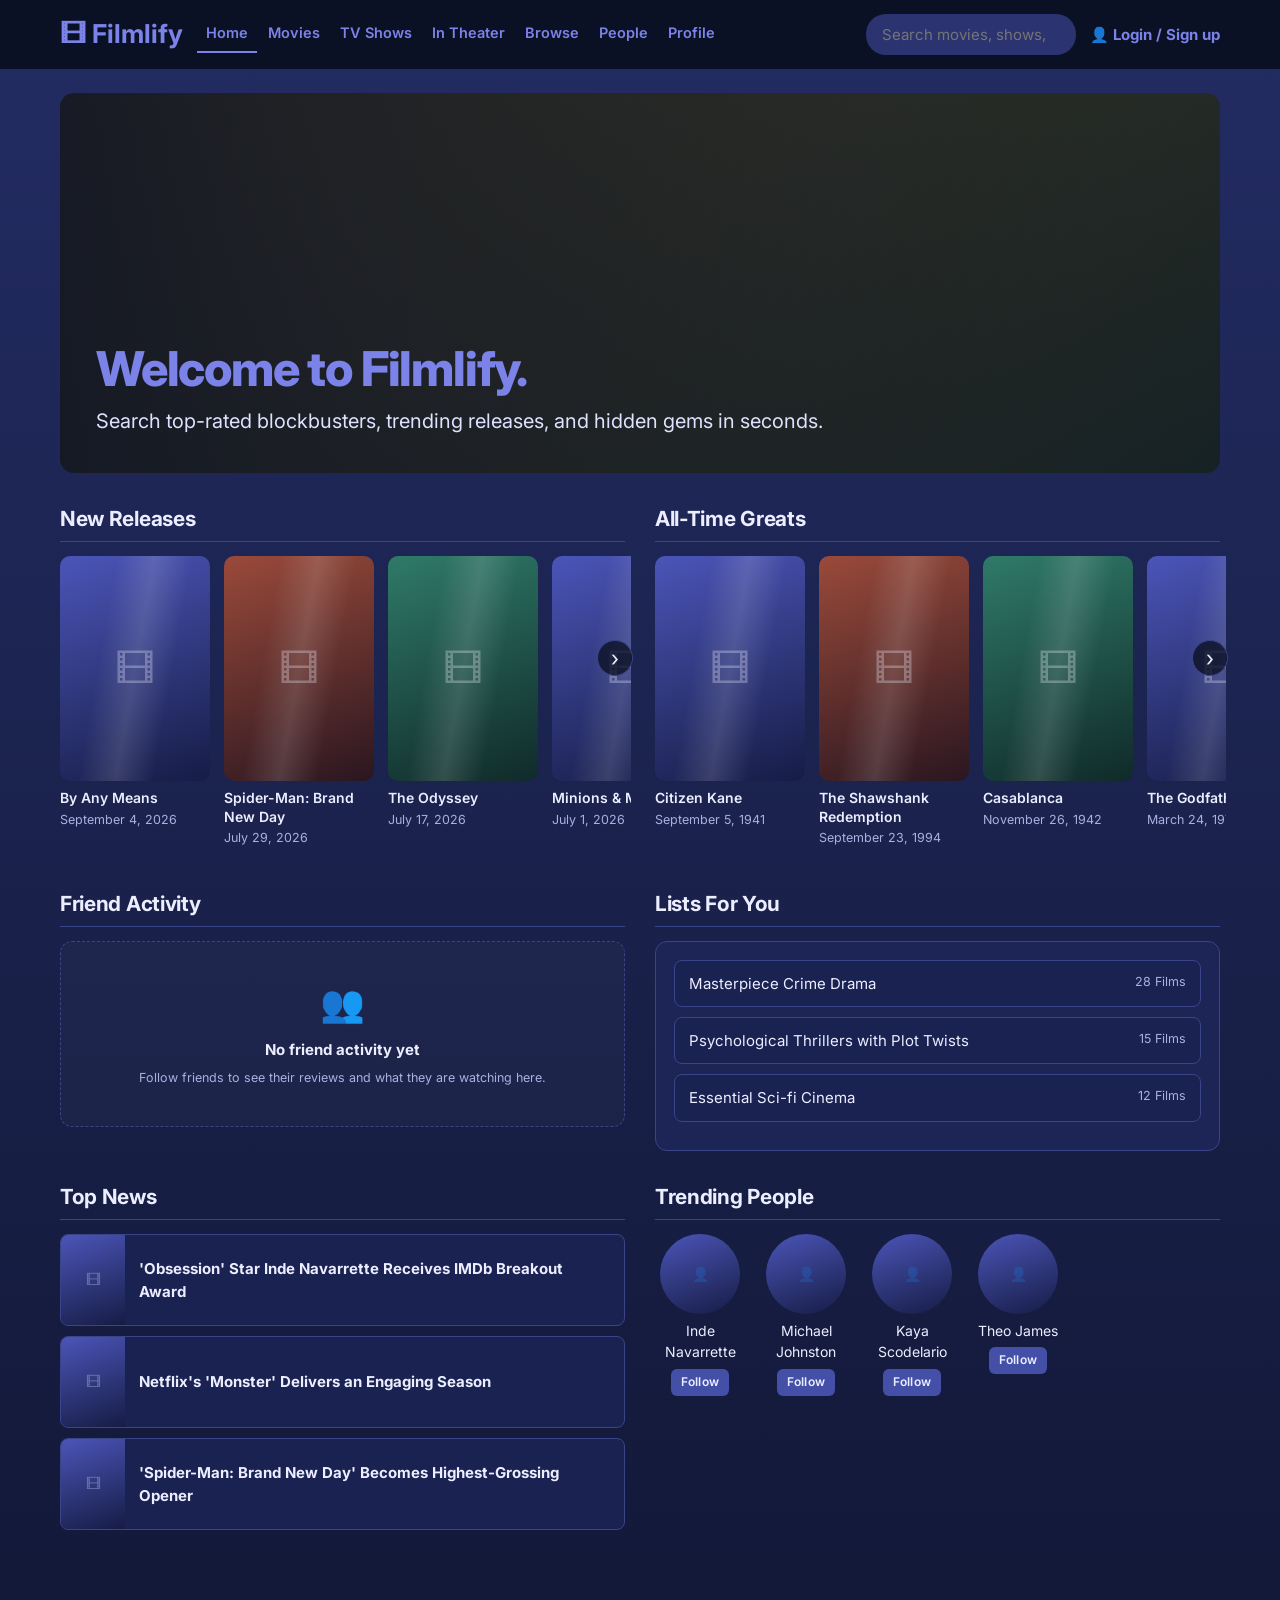
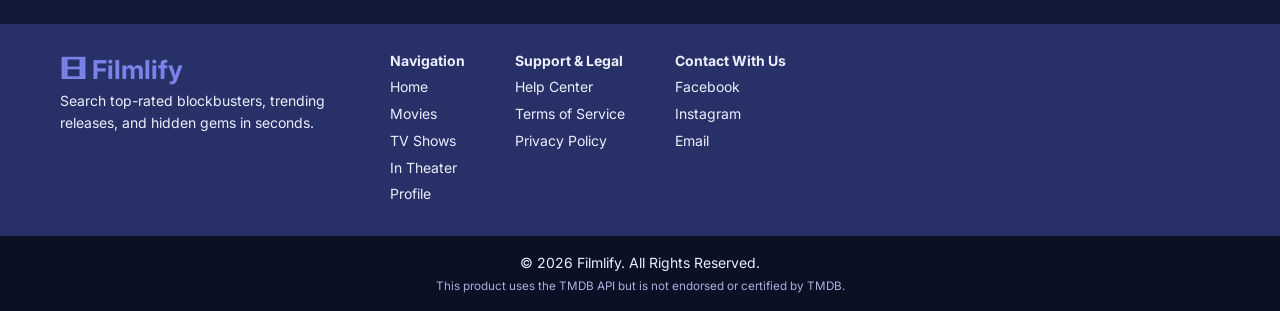
==== commit 12e27663: "Updated website" ====
--- a/index.html
+++ b/index.html
@@ -415,6 +415,50 @@
   </section>
 </div>
 
+<!-- ===================== HELP CENTER ===================== -->
+<div class="page" id="help">
+  <div class="hero help-hero">
+    <h1 style="color:var(--accent)">Help Center</h1>
+    <p style="font-size:20px">Quick answers about accounts, reviews, lists and tickets.</p>
+    <input type="search" id="helpSearch" placeholder="Search help topics..." autocomplete="off">
+  </div>
+  <div class="help-topics" id="helpTopics">
+    <a href="#help" data-jump="Getting started">🎬<b>Getting started</b></a>
+    <a href="#help" data-jump="Reviews, lists and favorites">⭐<b>Reviews &amp; lists</b></a>
+    <a href="#help" data-jump="Following people">👥<b>Following</b></a>
+    <a href="#help" data-jump="Booking tickets">🎟<b>Booking</b></a>
+    <a href="#help" data-jump="Privacy and data">🔒<b>Privacy</b></a>
+  </div>
+  <div class="help-body" id="helpBody">
+    <div class="faq-group"><h3>🎬 Getting started</h3>
+      <details class="faq"><summary>Do I need an account?</summary><p>You can browse movies, TV shows and trailers without one. An account is needed to review, like, follow people, keep a watchlist or lists, and book tickets.</p></details>
+      <details class="faq"><summary>How do I sign up or log in?</summary><p>Click <b>Login / Sign up</b> at the top right. To sign up, choose a username, enter your email and a password of at least 6 characters. If email confirmation is on, check your inbox first, then sign in.</p></details>
+      <details class="faq"><summary>I forgot my password. What can I do?</summary><p>Password reset is not available yet. If you cannot sign in, double-check the email you used and try again, or create a new account.</p></details>
+    </div>
+    <div class="faq-group"><h3>⭐ Reviews, lists and favorites</h3>
+      <details class="faq"><summary>How do I rate and review a movie?</summary><p>Click any poster to open it, pick 1 to 5 stars, optionally write a few words, then press <b>Done</b>. Reviewing also marks the title as watched.</p></details>
+      <details class="faq"><summary>How do I use the Watchlist and Watched lists?</summary><p>Hover a poster and tap <b>+</b> for Watchlist or <b>✓</b> for Watched, or use the buttons inside the movie pop-up. Everything shows on your Profile.</p></details>
+      <details class="faq"><summary>How do favorites work?</summary><p>Open a film or show and press <b>Add to Favorites</b>. You can keep up to 5 favorite films and 5 favorite shows.</p></details>
+      <details class="faq"><summary>Can I make my own lists?</summary><p>Yes. On your Profile, type a name under <b>Custom Lists</b> and press Create List, then add titles from the movie pop-up.</p></details>
+    </div>
+    <div class="faq-group"><h3>👥 Following people</h3>
+      <details class="faq"><summary>How do I find and follow friends?</summary><p>Open <b>People</b> in the menu and search by username. Click Follow, and their reviews will appear under Friend Activity on the Home page.</p></details>
+      <details class="faq"><summary>Can I see someone else's profile?</summary><p>Yes. Click a person's name in any list to see their favorites and recent reviews.</p></details>
+    </div>
+    <div class="faq-group"><h3>🎟 Booking tickets</h3>
+      <details class="faq"><summary>How do I book tickets?</summary><p>Go to <b>In Theater</b>, press Book Now under a movie, choose the cinema, date, time and seats, then press Proceed to Payment.</p></details>
+      <details class="faq"><summary>Is the payment real?</summary><p>No. Payment is a demo: no real money is charged and no card or phone details are saved.</p></details>
+      <details class="faq"><summary>Can I cancel a booking?</summary><p>Yes. Open your Profile, find the booking under <b>My Bookings</b> and press Cancel booking. Bookings cannot be cancelled once the showtime has started.</p></details>
+      <details class="faq"><summary>Why can't I pick some seats?</summary><p>Dark seats are already taken for that showtime. Choose a different seat, time or date.</p></details>
+    </div>
+    <div class="faq-group"><h3>🔒 Privacy and data</h3>
+      <details class="faq"><summary>Where does movie information come from?</summary><p>All movie and TV data comes from TMDB. Filmlify is not endorsed or certified by TMDB.</p></details>
+      <details class="faq"><summary>What do you store about me?</summary><p>Your account, reviews, lists and bookings. See the <a href="#privacy" style="color:var(--accent)">Privacy Policy</a> for details.</p></details>
+    </div>
+  </div>
+  <div class="empty" id="helpEmpty" hidden>No help topics match your search.</div>
+</div>
+
 <!-- ===================== TERMS AND PRIVACY (draft text: have it reviewed before launch) ===================== -->
 <div class="page" id="terms">
   <section class="block"><h2>Terms of Service</h2><div class="box">
@@ -453,14 +497,14 @@
           <input type="email" id="email" placeholder="Enter your email">
           <div class="error" id="emailError"></div>
         </div>
-        <label for="user">Email or Username</label>
-        <input type="text" id="user" placeholder="Enter your email or username">
+        <label for="loginIdentifier" id="identLabel">Email or Username</label>
+        <input type="text" id="loginIdentifier" placeholder="Enter your email or username">
         <div class="error" id="userError"></div>
         <label for="pass">Password</label>
-        <input type="password" id="pass" placeholder="Enter your password">
+        <input type="password" id="pass" placeholder="Enter your password" autocomplete="current-password">
         <div class="error" id="passError"></div>
         <label><input type="checkbox" id="showPass"> Show password</label>
-        <button class="btn wide" id="submitBtn">Sign In</button>
+        <button type="submit" class="btn wide" id="submitBtn">Sign In</button>
         <p style="text-align:center; margin:14px 0">OR</p>
         <button type="button" class="btn outline wide" id="googleBtn" style="margin:0">Continue with Google</button>
       </form>
@@ -475,7 +519,7 @@
   <div class="footer-inner">
     <div><div class="logo">🎞 Filmlify</div><p style="max-width:280px">Search top-rated blockbusters, trending releases, and hidden gems in seconds.</p></div>
     <div><b>Navigation</b><a href="#home">Home</a><a href="#movies">Movies</a><a href="#tv">TV Shows</a><a href="#theater">In Theater</a><a href="#profile">Profile</a></div>
-    <div><b>Support &amp; Legal</b><a href="#home">Help Center</a><a href="#terms">Terms of Service</a><a href="#privacy">Privacy Policy</a><a href="mailto:brianmanzano528@gmail.com">Contact Us</a></div>
+    <div><b>Support &amp; Legal</b><a href="#help">Help Center</a><a href="#terms">Terms of Service</a><a href="#privacy">Privacy Policy</a></div>
     <div><b>Contact With Us</b>
       <!-- EDIT YOUR CONTACT LINKS HERE -->
       <a href="https://www.facebook.com/brian.manzano.906/" target="_blank" rel="noopener">Facebook</a>
--- a/style.css
+++ b/style.css
@@ -1926,4 +1926,120 @@
     max-width: 400px;
     border-radius: 20px;
     margin-bottom: 20px;
+}
+
+/* ===== HELP CENTER ===== */
+.help-hero {
+    min-height: 240px;
+    justify-content: center;
+    background: linear-gradient(135deg, #0f1530, #3a4488);
+}
+
+.help-hero input {
+    max-width: 480px;
+    width: 100%;
+    padding: 12px 18px;
+    border: 0;
+    border-radius: 24px;
+    background: #2b3470;
+}
+
+.help-topics {
+    display: grid;
+    grid-template-columns: repeat(5, 1fr);
+    gap: 14px;
+    margin-bottom: 30px;
+}
+
+.help-topics a {
+    display: flex;
+    flex-direction: column;
+    align-items: center;
+    gap: 6px;
+    padding: 18px 8px;
+    font-size: 26px;
+    text-align: center;
+    background: var(--panel);
+    border: 1px solid var(--line);
+    border-radius: 12px;
+    transition: border-color 0.2s, transform 0.2s;
+}
+
+.help-topics a b {
+    font-size: 14px;
+    font-weight: 600;
+}
+
+.help-topics a:hover {
+    border-color: var(--accent);
+    transform: translateY(-2px);
+}
+
+.help-body {
+    max-width: 820px;
+    margin: 0 auto;
+}
+
+.faq-group {
+    margin-bottom: 26px;
+    scroll-margin-top: 90px;
+}
+
+.faq-group h3 {
+    margin-bottom: 10px;
+}
+
+.faq {
+    background: #1a2252;
+    border: 1px solid var(--line);
+    border-radius: 8px;
+    margin-bottom: 8px;
+}
+
+.faq summary {
+    cursor: pointer;
+    padding: 13px 16px;
+    font-weight: 600;
+    list-style: none;
+    display: flex;
+    justify-content: space-between;
+    gap: 12px;
+}
+
+.faq summary::-webkit-details-marker {
+    display: none;
+}
+
+.faq summary::after {
+    content: "+";
+    color: var(--accent);
+    font-size: 20px;
+    line-height: 1;
+}
+
+.faq[open] summary::after {
+    content: "\2212";
+}
+
+.faq[open] {
+    border-color: var(--accent);
+}
+
+.faq p {
+    padding: 0 16px 14px;
+    color: var(--muted);
+}
+
+.faq p b {
+    color: var(--text);
+}
+
+#helpEmpty[hidden] {
+    display: none;
+}
+
+@media (max-width:850px) {
+    .help-topics {
+        grid-template-columns: 1fr 1fr;
+    }
 }
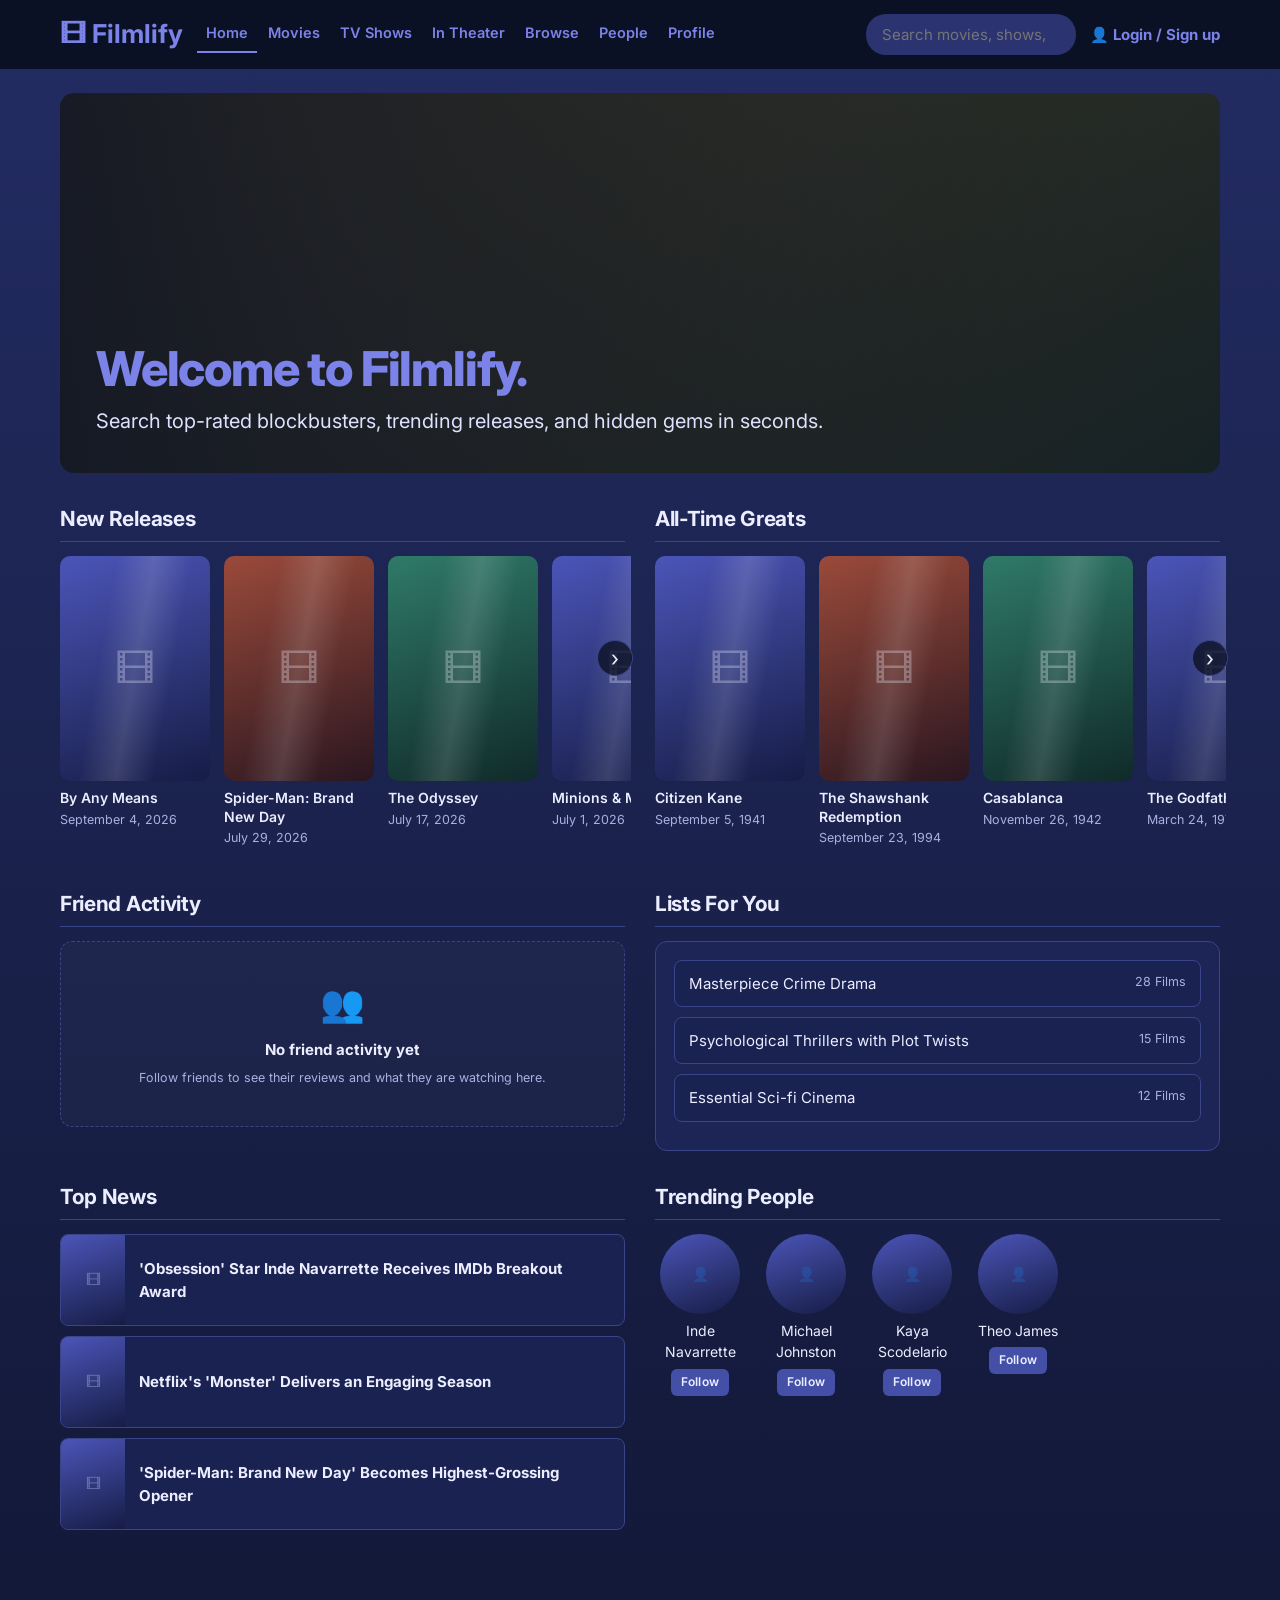
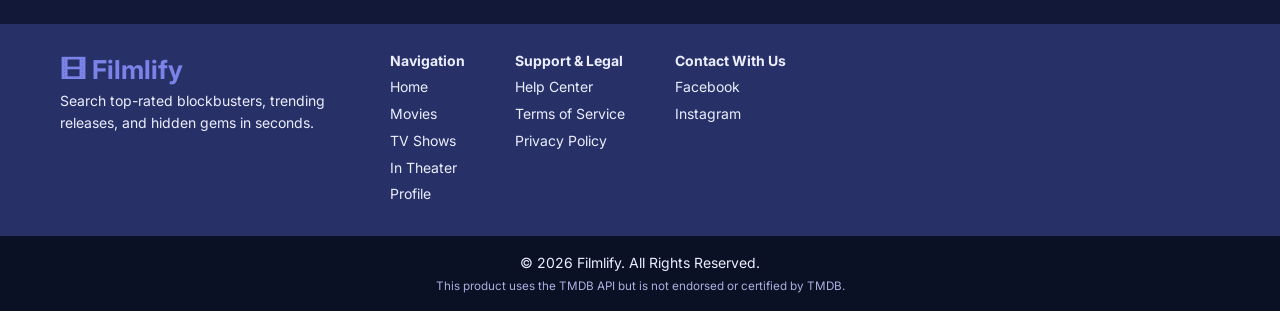
==== commit a899ac03: "Updated website" ====
--- a/index.html
+++ b/index.html
@@ -524,7 +524,6 @@
       <!-- EDIT YOUR CONTACT LINKS HERE -->
       <a href="https://www.facebook.com/brian.manzano.906/" target="_blank" rel="noopener">Facebook</a>
       <a href="https://www.instagram.com/mxyzp.tlk528/?hl=en" target="_blank" rel="noopener">Instagram</a>
-      <a href="mailto:brianmanzano528@gmail.com">Email</a>
     </div>
   </div>
   <div class="copyright">© 2026 Filmlify. All Rights Reserved.<br><small>This product uses the TMDB API but is not endorsed or certified by TMDB.</small></div>
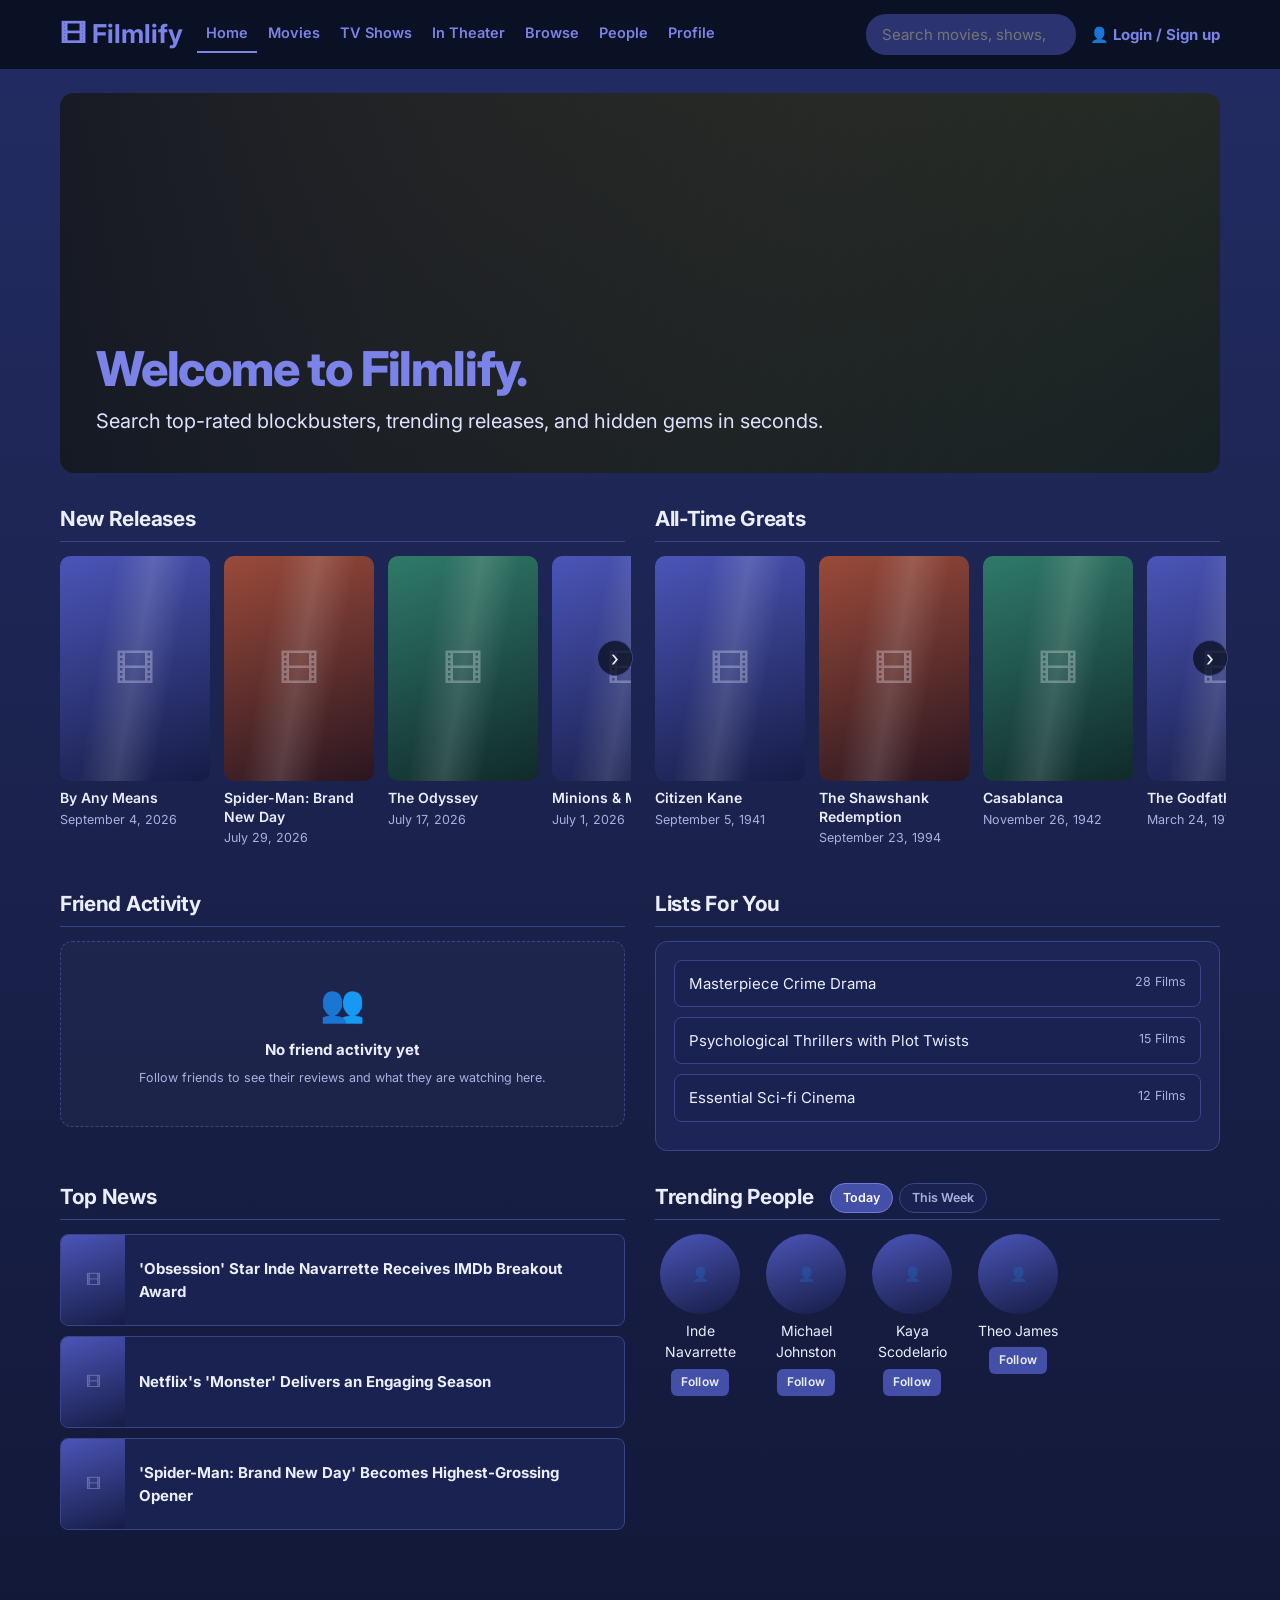
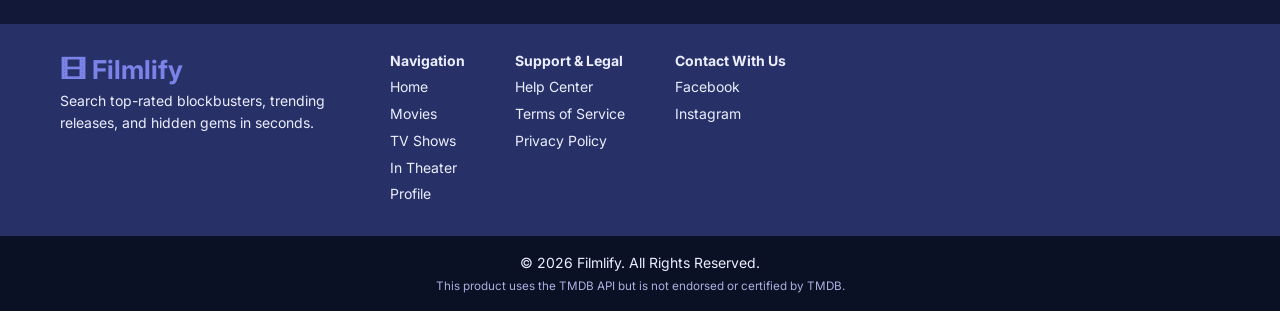
==== commit 73183fcc: "added some features" ====
--- a/index.html
+++ b/index.html
@@ -73,9 +73,9 @@
       </div>
     </section>
     <section class="block"><h2>Lists For You</h2><div class="box">
-      <div class="item"><span>Masterpiece Crime Drama</span><small>28 Films</small></div>
-      <div class="item"><span>Psychological Thrillers with Plot Twists</span><small>15 Films</small></div>
-      <div class="item"><span>Essential Sci-fi Cinema</span><small>12 Films</small></div>
+      <div class="item list-link clickable" data-list="crime" role="button" tabindex="0" title="See the films"><span>Masterpiece Crime Drama</span><small>28 Films</small></div>
+      <div class="item list-link clickable" data-list="thriller" role="button" tabindex="0" title="See the films"><span>Psychological Thrillers with Plot Twists</span><small>15 Films</small></div>
+      <div class="item list-link clickable" data-list="scifi" role="button" tabindex="0" title="See the films"><span>Essential Sci-fi Cinema</span><small>12 Films</small></div>
     </div></section>
   </div>
 
@@ -86,7 +86,7 @@
       <div class="item with-pic"><div class="pic tall" data-title="Monster: The Lizzie Borden Story"></div><b>Netflix's 'Monster' Delivers an Engaging Season</b></div>
       <div class="item with-pic"><div class="pic tall" data-title="Spider-Man: Brand New Day"></div><b>'Spider-Man: Brand New Day' Becomes Highest-Grossing Opener</b></div>
     </section>
-    <section class="block"><h2>Trending People</h2><div class="row people" id="peopleRow">
+    <section class="block"><h2>Trending People <span class="tabs" id="peopleTabs"><button type="button" class="tab on" data-range="day">Today</button><button type="button" class="tab" data-range="week">This Week</button></span></h2><div class="row people" id="peopleRow">
       <!-- These are shown until TMDB sends the real trending people -->
       <div class="person"><div class="pic round"></div>Inde Navarrette<br><button class="btn small follow-btn" data-name="Inde Navarrette">Follow</button></div>
       <div class="person"><div class="pic round"></div>Michael Johnston<br><button class="btn small follow-btn" data-name="Michael Johnston">Follow</button></div>
@@ -151,14 +151,14 @@
 
   <div class="two">
     <section class="block"><h2>Popular Directors</h2><div class="box">
-      <div class="item with-pic"><div class="pic tall" data-person="Denis Villeneuve"></div><p><b>Denis Villeneuve</b><br><small>Prisoners, Dune, Arrival</small></p><button class="btn small follow-btn" data-name="Denis Villeneuve">Follow</button></div>
-      <div class="item with-pic"><div class="pic tall" data-person="Christopher Nolan"></div><p><b>Christopher Nolan</b><br><small>Oppenheimer, Inception, Dark Knight</small></p><button class="btn small follow-btn" data-name="Christopher Nolan">Follow</button></div>
-      <div class="item with-pic"><div class="pic tall" data-person="Stanley Kubrick"></div><p><b>Stanley Kubrick</b><br><small>2001: A Space Odyssey, The Shining</small></p><button class="btn small follow-btn" data-name="Stanley Kubrick">Follow</button></div>
+      <div class="item with-pic clickable" data-director="Denis Villeneuve" role="button" tabindex="0" title="See Denis Villeneuve's films"><div class="pic tall" data-person="Denis Villeneuve"></div><p><b>Denis Villeneuve</b><br><small>Prisoners, Dune, Arrival</small></p><button class="btn small follow-btn" data-name="Denis Villeneuve">Follow</button></div>
+      <div class="item with-pic clickable" data-director="Christopher Nolan" role="button" tabindex="0" title="See Christopher Nolan's films"><div class="pic tall" data-person="Christopher Nolan"></div><p><b>Christopher Nolan</b><br><small>Oppenheimer, Inception, Dark Knight</small></p><button class="btn small follow-btn" data-name="Christopher Nolan">Follow</button></div>
+      <div class="item with-pic clickable" data-director="Stanley Kubrick" role="button" tabindex="0" title="See Stanley Kubrick's films"><div class="pic tall" data-person="Stanley Kubrick"></div><p><b>Stanley Kubrick</b><br><small>2001: A Space Odyssey, The Shining</small></p><button class="btn small follow-btn" data-name="Stanley Kubrick">Follow</button></div>
     </div></section>
     <section class="block"><h2>Featured Movie Lists</h2><div class="box">
-      <div class="item"><span>Dark Thrillers &amp; Mystery Masterpiece</span><small>27 Films</small></div>
-      <div class="item"><span>Complete MCU Infinity Saga</span><small>23 Films</small></div>
-      <div class="item"><span>Neo-Noir Cinema Essential</span><small>30 Films</small></div>
+      <div class="item clickable" data-flist="thrillers" role="button" tabindex="0"><span>Dark Thrillers &amp; Mystery Masterpiece</span><small>27 Films</small></div>
+      <div class="item clickable" data-flist="mcu" role="button" tabindex="0"><span>Complete MCU Infinity Saga</span><small>23 Films</small></div>
+      <div class="item clickable" data-flist="noir" role="button" tabindex="0"><span>Neo-Noir Cinema Essential</span><small>30 Films</small></div>
     </div></section>
   </div>
 </div>
@@ -166,12 +166,18 @@
 <!-- ===================== TV SHOWS PAGE ===================== -->
 <div class="page" id="tv">
   <section class="block"><h2>Top 10 TV Shows</h2>
-    <div class="hero" data-title="Breaking Bad">
-      <h1>#1 Breaking Bad</h1>
-      <p>Created by Vince Gilligan</p>
-      <p>TV-MA • Crime, Drama • 5 Seasons • 2008-2013</p>
-      <p>A high school chemistry teacher diagnosed with terminal lung cancer turns to manufacturing and selling methamphetamine.</p>
-      <div><button class="btn add">Add to List</button> <button class="btn outline">More Info</button></div>
+    <div class="hero top10" id="top10">
+      <div class="t10-bg" id="t10BgA"></div><div class="t10-bg" id="t10BgB"></div>
+      <div class="top10-text" id="t10Text">
+        <h1 id="t10Title">Loading Top 10...</h1>
+        <p id="t10By"></p>
+        <p id="t10Meta"></p>
+        <p id="t10Story"></p>
+        <div><button class="btn" id="t10Add">Add to List</button> <button class="btn outline" id="t10More">More Info</button></div>
+      </div>
+      <button class="t10-arrow prev" id="t10Prev" aria-label="Previous show">‹</button>
+      <button class="t10-arrow next" id="t10Next" aria-label="Next show">›</button>
+      <div class="t10-dots" id="t10Dots"></div>
     </div>
   </section>
 
@@ -224,12 +230,12 @@
   </section>
 
   <section class="block"><h2>Filmlify Community Top Lists</h2><div class="three">
-    <div class="box"><small>Essential Drama ♥ 14.2k</small><h3>Shows with Perfect Series Finales</h3><small>by @wembaby • 12 Shows</small></div>
-    <div class="box"><small>Suspense ♥ 9.8k</small><h3>Mind-Bending Mystery &amp; Thrillers</h3><small>by @tyresehaliburnout • 15 Shows</small></div>
-    <div class="box"><small>Futuristic ♥ 4.8k</small><h3>Best Sci-Fi Worldbuilding</h3><small>by @lebwrongsend • 19 Shows</small></div>
-    <div class="box"><small>Masterpieces ♥ 3.2k</small><h3>Dark &amp; Gritty Crime Sagas</h3><small>by @kyrieyearning • 20 Shows</small></div>
-    <div class="box"><small>Anime &amp; Animation ♥ 16.6k</small><h3>Top-Tier Animated Sagas</h3><small>by @oganobatayo • 18 Shows</small></div>
-    <div class="box"><small>Limited Series ♥ 11.2k</small><h3>Peak TV Miniseries Masterpieces</h3><small>by @austinrebound • 10 Shows</small></div>
+    <div class="box tv-list" data-tvlist="finales" role="button" tabindex="0"><small>Essential Drama ♥ 14.2k</small><h3>Shows with Perfect Series Finales</h3><small>by @wembaby • 12 Shows</small></div>
+    <div class="box tv-list" data-tvlist="mystery" role="button" tabindex="0"><small>Suspense ♥ 9.8k</small><h3>Mind-Bending Mystery &amp; Thrillers</h3><small>by @tyresehaliburnout • 15 Shows</small></div>
+    <div class="box tv-list" data-tvlist="scifi" role="button" tabindex="0"><small>Futuristic ♥ 4.8k</small><h3>Best Sci-Fi Worldbuilding</h3><small>by @lebwrongsend • 19 Shows</small></div>
+    <div class="box tv-list" data-tvlist="crime" role="button" tabindex="0"><small>Masterpieces ♥ 3.2k</small><h3>Dark &amp; Gritty Crime Sagas</h3><small>by @kyrieyearning • 20 Shows</small></div>
+    <div class="box tv-list" data-tvlist="animated" role="button" tabindex="0"><small>Anime &amp; Animation ♥ 16.6k</small><h3>Top-Tier Animated Sagas</h3><small>by @oganobatayo • 18 Shows</small></div>
+    <div class="box tv-list" data-tvlist="miniseries" role="button" tabindex="0"><small>Limited Series ♥ 11.2k</small><h3>Peak TV Miniseries Masterpieces</h3><small>by @austinrebound • 10 Shows</small></div>
   </div></section>
 </div>
 
@@ -307,7 +313,8 @@
     <div>
       <h1 id="pName">Victor Wenbamamahalin</h1>                 <!-- your name -->
       <p><small id="pBio">@wembaby • Film Enthusiast &amp; Reviewer</small></p>
-      <button class="btn small" id="editProfile">Edit Profile</button>   <!-- your handle and bio -->
+      <button class="btn small" id="editProfile">Edit Profile</button>
+      <button class="btn small" id="shareProfile">Share Profile</button>   <!-- your handle and bio -->
     </div>
     <div class="stats">                              <!-- these numbers count up by themselves (see script.js) -->
       <div><b id="statFollowers">0</b>Followers</div><div><b id="statFollowing">0</b>Following</div><div><b id="statWatched">0</b>Watched</div>
@@ -318,11 +325,11 @@
   <div class="two">
     <div>
       <section class="block"><h2>Favorite Films</h2>
-        <p><small>Open any film and press "Add to Favorites" (up to 5).</small></p>
+        <p><small>Tap + to search for a film, or open any film and press "Add to Favorites" (up to 5).</small></p>
         <div class="row" id="favFilms"></div>   <!-- your own favorites appear here -->
       </section>
       <section class="block"><h2>Favorite TV Shows</h2>
-        <p><small>Open any show and press "Add to Favorites" (up to 5).</small></p>
+        <p><small>Tap + to search for a show, or open any show and press "Add to Favorites" (up to 5).</small></p>
         <div class="row" id="favShows"></div>   <!-- your own favorites appear here -->
       </section>
       <section class="block"><h2>Recent Reviews</h2>
@@ -341,7 +348,7 @@
     </div>
   </div>
   <!-- Dedicated sections: saved movies and watched movies -->
-  <section class="block"><h2>Watchlist <small id="wlCount"></small></h2>
+  <section class="block"><h2>Watchlist <small id="wlCount"></small> <button class="btn small" id="addWatchTitle">+ Add title</button></h2>
     <div class="row" id="watchlistRow"></div>
   </section>
   <section class="block"><h2>Watched <small id="wdCount"></small></h2>
@@ -488,7 +495,7 @@
     </div>
     <div>
       <p style="text-align:right; margin-bottom:10px"><span id="switchText">Don't have an account?</span> <a href="#login" id="switchLink" style="color:var(--accent)">Sign Up</a></p>
-      <form class="box" id="loginForm">
+      <form class="box" id="loginForm" novalidate>
         <h1 id="formTitle">Welcome to Filmlify</h1>
         <p>Sign in to continue to Filmlify</p>
         <p><small>You can browse freely. An account is needed to review, like, follow or keep lists.</small></p>
@@ -563,6 +570,81 @@
   </div>
 </div>
 
+<!-- ===================== LIST POP-UP (Home lists and TV community lists) ===================== -->
+<div class="modal" id="listModal"><div class="modal-box">
+  <h2 id="listTitle"></h2>
+  <div class="row wrap" id="listGrid"></div>
+  <button class="btn outline wide" id="listClose" type="button">Close</button>
+</div></div>
+
+<!-- ===================== DIRECTOR / FEATURED LIST POP-UP ===================== -->
+<div class="modal" id="featModal"><div class="modal-box">
+  <div class="feat-head">
+    <div class="feat-photo" id="featPhoto" hidden></div>
+    <div><h2 id="featTitle"></h2><p id="featSub"></p></div>
+  </div>
+  <div class="row wrap" id="featGrid"></div>
+  <button class="btn outline wide" id="featClose" type="button">Close</button>
+</div></div>
+
+<!-- ===================== EDIT PROFILE POP-UP ===================== -->
+<div class="modal" id="editProfileModal"><div class="modal-box">
+  <h2>Edit Profile</h2>
+  <div class="ep-photo">
+    <div class="avatar" id="epAvatar"></div>
+    <div>
+      <button class="btn" id="epPick" type="button">Change photo</button>
+      <button class="btn outline" id="epRemove" type="button">Remove photo</button>
+      <br><small>JPG or PNG. It is cropped to a square.</small>
+      <input type="file" id="epFile" accept="image/*" hidden>
+    </div>
+  </div>
+  <label for="epName">Full name</label>
+  <input type="text" id="epName" maxlength="60" autocomplete="name">
+  <label for="epUser">Username</label>
+  <input type="text" id="epUser" maxlength="30" autocomplete="off">
+  <label for="epBio">Bio</label>
+  <input type="text" id="epBio" maxlength="60" placeholder="Film Enthusiast" autocomplete="off">
+  <div class="error" id="epError"></div>
+  <button class="btn wide" id="epSave" type="button">Save changes</button>
+  <button class="btn outline wide" id="epCancel" type="button">Cancel</button>
+</div></div>
+
+<!-- ===================== CUSTOM LIST POP-UP ===================== -->
+<div class="modal" id="clModal"><div class="modal-box">
+  <h2 id="clTitle"></h2>
+  <div class="row wrap" id="clGrid"></div>
+  <button class="btn wide" id="clAdd" type="button">+ Add movie or TV show</button>
+  <button class="btn outline wide" id="clClose" type="button">Close</button>
+</div></div>
+
+<!-- ===================== TITLE PICKER POP-UP (search and choose a movie or show) ===================== -->
+<div class="modal" id="pickModal"><div class="modal-box">
+  <h2 id="pickTitle">Add a title</h2>
+  <input type="search" id="pickInput" placeholder="Search movies or TV shows..." autocomplete="off">
+  <div id="pickResults"></div>
+  <button class="btn outline wide" id="pickCancel" type="button">Cancel</button>
+</div></div>
+
+<!-- ===================== FOLLOWERS / FOLLOWING POP-UP ===================== -->
+<div class="modal" id="statsModal"><div class="modal-box">
+  <h2 id="statsTitle"></h2>
+  <div id="statsBody"></div>
+  <button class="btn outline wide" id="statsClose" type="button">Close</button>
+</div></div>
+
+<!-- ===================== EDIT REVIEW POP-UP ===================== -->
+<div class="modal" id="editReviewModal"><div class="modal-box">
+  <h2>Edit review</h2><p id="erTitle"></p>
+  <label>Your rating</label>
+  <div id="erStars" role="radiogroup" aria-label="Rating"></div><small id="erStarsText"></small>
+  <label for="erText">Your review <small>(optional)</small></label>
+  <textarea id="erText" maxlength="1000" placeholder="What did you think?"></textarea>
+  <div class="error" id="erError"></div>
+  <button class="btn wide" id="erSave" type="button">Save changes</button>
+  <button class="btn outline wide" id="erCancel" type="button">Cancel</button>
+</div></div>
+
 <!-- ===================== PAYMENT POP-UP ===================== -->
 <div class="modal" id="payModal"><div class="modal-box">
   <div id="payStep1">
--- a/style.css
+++ b/style.css
@@ -1912,6 +1912,372 @@
         scroll-margin-top: 214px;
     }
 }
+
+
+/* =====================================================================
+   NEW FEATURES: clickable items, Top 10 slideshow, profile photo, list pop-ups
+   ===================================================================== */
+.item.clickable, .list-link, .box.tv-list {
+    cursor: pointer;
+}
+
+.item.clickable:hover, .list-link:hover, .item.clickable:focus-visible {
+    border-color: var(--accent);
+    background: #222b66;
+}
+
+.box.tv-list {
+    transition: background-color 0.2s, border-color 0.2s, transform 0.2s;
+}
+
+.box.tv-list:hover, .box.tv-list:focus-visible {
+    background: #222b66;
+    border-color: var(--accent);
+    transform: translateY(-2px);
+}
+
+.list-link span {
+    flex: 1;
+}
+
+/* ----- Top 10 TV slideshow (slow cross-fade) ----- */
+.hero.top10 {
+    position: relative;
+    overflow: hidden;
+    min-height: 360px;
+    padding: 36px 76px 56px;
+    background: #0f1530;
+}
+
+.t10-bg {
+    position: absolute;
+    inset: 0;
+    background: center / cover no-repeat;
+    opacity: 0;
+    transition: opacity 1.6s ease;
+}
+
+.t10-bg.show {
+    opacity: 1;
+}
+
+.hero.top10::before {
+    content: "";
+    position: absolute;
+    inset: 0;
+    z-index: 1;
+    background: linear-gradient(90deg, #0b1124f2 10%, #0b112455);
+}
+
+.top10-text {
+    position: relative;
+    z-index: 2;
+    max-width: 780px;
+    display: flex;
+    flex-direction: column;
+    gap: 10px;
+    animation: t10in 1.1s var(--ease);
+}
+
+@keyframes t10in {
+    from { opacity: 0; transform: translateY(10px); }
+    to { opacity: 1; transform: none; }
+}
+
+.t10-arrow {
+    position: absolute;
+    z-index: 3;
+    top: 50%;
+    transform: translateY(-50%);
+    width: 42px;
+    height: 42px;
+    border: 0;
+    border-radius: 50%;
+    font-size: 26px;
+    line-height: 1;
+    color: #fff;
+    background: #0b1124aa;
+    cursor: pointer;
+    transition: background-color 0.2s, transform 0.15s;
+}
+
+.t10-arrow:hover {
+    background: var(--accent);
+}
+
+.t10-arrow:active {
+    transform: translateY(-50%) scale(0.92);
+}
+
+.t10-arrow.prev {
+    left: 14px;
+}
+
+.t10-arrow.next {
+    right: 14px;
+}
+
+.t10-dots {
+    position: absolute;
+    z-index: 3;
+    bottom: 16px;
+    left: 50%;
+    transform: translateX(-50%);
+    display: flex;
+    gap: 7px;
+}
+
+.t10-dots button {
+    width: 9px;
+    height: 9px;
+    padding: 0;
+    border: 0;
+    border-radius: 6px;
+    background: #ffffff66;
+    cursor: pointer;
+    transition: width 0.3s, background-color 0.3s;
+}
+
+.t10-dots button.on {
+    width: 26px;
+    background: var(--accent);
+}
+
+/* ----- Profile photo ----- */
+.avatar {
+    background-size: cover;
+    background-position: center;
+    overflow: hidden;
+}
+
+.ep-photo {
+    display: flex;
+    align-items: center;
+    gap: 18px;
+    margin: 6px 0 10px;
+}
+
+.mini-avatar, .stat-photo {
+    width: 44px;
+    height: 44px;
+    flex: none;
+    border-radius: 50%;
+    display: grid;
+    place-items: center;
+    font-weight: 700;
+    background: #3a4488 center / cover;
+}
+
+.stat-link {
+    cursor: pointer;
+    padding: 6px 10px;
+    border-radius: 10px;
+    transition: background-color 0.2s;
+}
+
+.stat-link:hover, .stat-link:focus-visible {
+    background: #222b66;
+}
+
+.stat-person {
+    align-items: center;
+    gap: 12px;
+}
+
+.stat-person > span {
+    flex: 1;
+}
+
+/* ----- Director / list pop-ups ----- */
+.feat-head {
+    display: flex;
+    gap: 16px;
+    align-items: flex-start;
+    margin-bottom: 14px;
+}
+
+.feat-head > div:last-child {
+    flex: 1;
+    min-width: 0;
+}
+
+.feat-head h2 {
+    border: 0;
+    margin: 0 0 6px;
+}
+
+.feat-photo {
+    width: 92px;
+    height: 132px;
+    flex: none;
+    border-radius: 10px;
+    background: #161c45 center / cover;
+}
+
+.feat-photo[hidden] {
+    display: none;
+}
+
+#listModal .modal-box, #featModal .modal-box, #clModal .modal-box {
+    max-width: 820px;
+}
+
+#listModal .row.wrap, #featModal .row.wrap, #clModal .row.wrap {
+    max-height: 56vh;
+    overflow-y: auto;
+    margin: 0 0 12px;
+}
+
+.empty-note {
+    width: 100%;
+    margin: 0;
+    color: var(--muted);
+}
+
+.modal-box > .btn.wide {
+    margin-top: 10px;
+}
+
+/* ----- Title picker ----- */
+#pickModal {
+    z-index: 75;
+}
+
+#pickInput {
+    width: 100%;
+    padding: 12px 14px;
+    margin-bottom: 10px;
+    background: #0f1530;
+    border: 1px solid #4b55b8;
+    border-radius: 10px;
+}
+
+#pickResults {
+    max-height: 46vh;
+    overflow-y: auto;
+}
+
+.pick-item {
+    display: flex;
+    gap: 14px;
+    align-items: center;
+    padding: 8px;
+    cursor: pointer;
+    border-bottom: 1px solid #2b3470;
+    border-radius: 8px;
+}
+
+.pick-item:hover {
+    background: #222b66;
+}
+
+.mini-poster {
+    width: 54px;
+    height: 80px;
+    flex: none;
+    border-radius: 6px;
+    background: #161c45 center / cover;
+}
+
+/* ----- Favorite tools and empty slots ----- */
+.card .tools {
+    position: absolute;
+    top: 6px;
+    right: 6px;
+    z-index: 4;
+    display: flex;
+    gap: 4px;
+    opacity: 0;
+    transition: opacity 0.2s;
+}
+
+.card {
+    position: relative;
+}
+
+.card:hover .tools, .card:focus-within .tools {
+    opacity: 1;
+}
+
+@media (hover: none) {
+    .card .tools {
+        opacity: 1;
+    }
+}
+
+.tool {
+    width: 26px;
+    height: 26px;
+    border: 0;
+    border-radius: 50%;
+    display: grid;
+    place-items: center;
+    padding: 0;
+    font-size: 13px;
+    color: #fff;
+    background: #0b1124cc;
+    cursor: pointer;
+}
+
+.tool:hover {
+    background: var(--accent);
+}
+
+/* ----- Edit review pop-up ----- */
+#editReviewModal {
+    z-index: 72;
+}
+
+.er-star {
+    width: 46px;
+    height: 46px;
+    margin-right: 4px;
+    font-size: 28px;
+    line-height: 1;
+    color: #4a5090;
+    background: #1a2252;
+    border: 1px solid var(--line);
+    border-radius: 10px;
+    cursor: pointer;
+    transition: transform 0.15s, color 0.15s;
+}
+
+.er-star:hover {
+    transform: translateY(-2px);
+}
+
+.er-star.on {
+    color: #f5c518;
+    border-color: #8a7a2a;
+}
+
+@media (max-width:850px) {
+    .hero.top10 {
+        padding: 22px 18px 70px;
+        min-height: 320px;
+    }
+
+    .t10-arrow {
+        top: auto;
+        bottom: 10px;
+        transform: none;
+        width: 36px;
+        height: 36px;
+    }
+
+    .t10-arrow:active {
+        transform: scale(0.92);
+    }
+
+    .feat-photo {
+        width: 70px;
+        height: 100px;
+    }
+}
+
+#watchedRow, #watchlistRow, #reviewList {
+    scroll-margin-top: 130px;
+}
 /* Style for profile links */
 a[href^="#user/"] {
     color: inherit;
@@ -2042,4 +2408,97 @@
     .help-topics {
         grid-template-columns: 1fr 1fr;
     }
+}
+
+
+/* =====================================================================
+   TRENDING PEOPLE: tabs, rank badges, hover
+   ===================================================================== */
+.tabs {
+    display: inline-flex;
+    gap: 6px;
+    margin-left: 12px;
+    vertical-align: middle;
+}
+
+.tab {
+    padding: 4px 12px;
+    font-size: 12.5px;
+    font-weight: 600;
+    color: var(--muted);
+    background: #1a2252;
+    border: 1px solid var(--line);
+    border-radius: 20px;
+    cursor: pointer;
+    transition: background-color 0.2s, color 0.2s, border-color 0.2s;
+}
+
+.tab:hover {
+    color: #fff;
+    border-color: var(--accent);
+}
+
+.tab.on {
+    color: #fff;
+    background: #444fa8;
+    border-color: #6f7bd8;
+}
+
+.person-card {
+    cursor: pointer;
+}
+
+.person-card .pic {
+    position: relative;
+    overflow: visible;
+    transition: transform 0.25s var(--ease), box-shadow 0.25s;
+}
+
+.person-card:hover .pic, .person-card:focus-visible .pic {
+    transform: scale(1.07);
+    box-shadow: 0 8px 22px #000000aa, 0 0 18px #7b82e855;
+}
+
+.person-card:hover .person-name {
+    color: #c9ceff;
+}
+
+.person .person-name {
+    font-weight: 600;
+    line-height: 1.25;
+}
+
+.person small {
+    display: block;
+    color: var(--muted);
+    font-size: 12px;
+}
+
+.rank {
+    position: absolute;
+    top: -4px;
+    left: -4px;
+    min-width: 24px;
+    height: 24px;
+    padding: 0 6px;
+    display: grid;
+    place-items: center;
+    font-size: 12px;
+    font-weight: 700;
+    color: #fff;
+    background: #444fa8;
+    border: 2px solid var(--panel);
+    border-radius: 14px;
+}
+
+.person:nth-child(-n+3) .rank {
+    background: #c99a1d;
+}
+
+/* Grids that should wrap onto new lines (Browse results, genre results, pop-up film lists) */
+.row.wrap {
+    flex-wrap: wrap;
+    overflow-x: visible;
+    row-gap: 18px;
+    scroll-snap-type: none;
 }
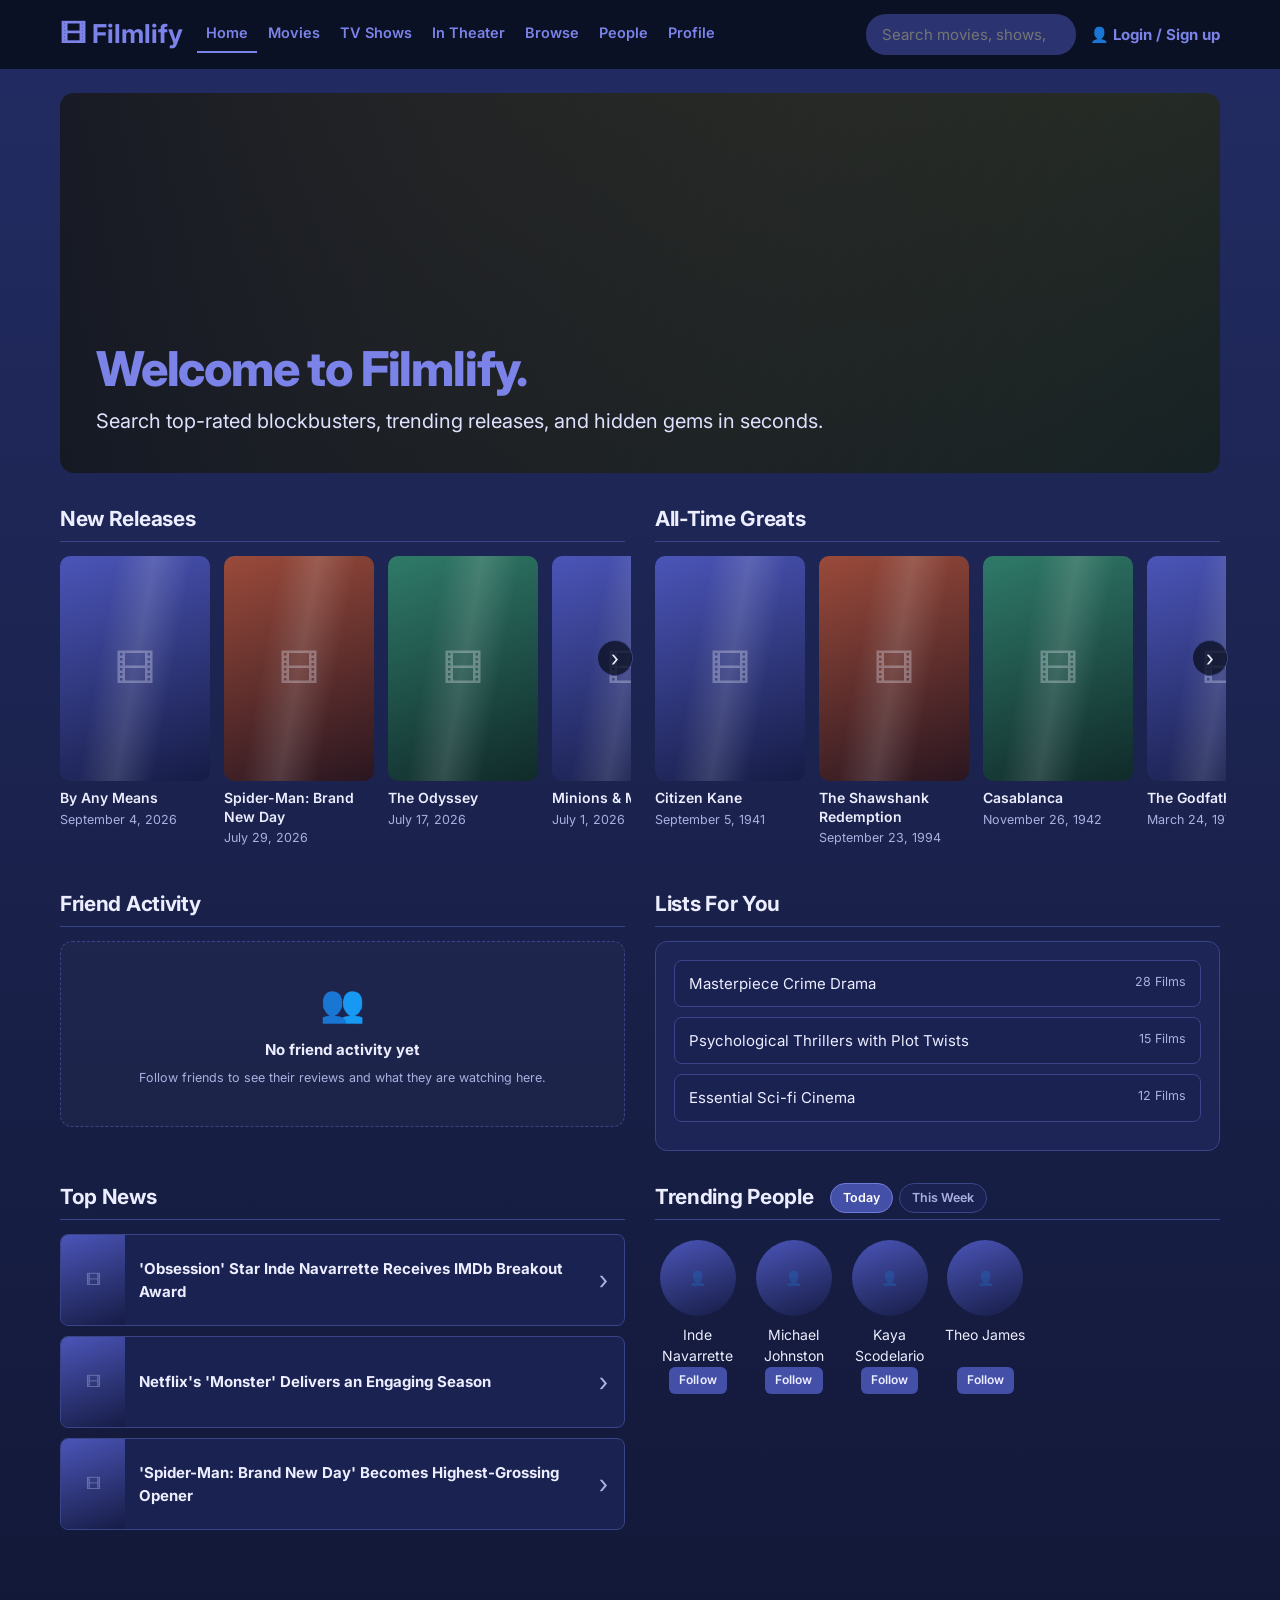
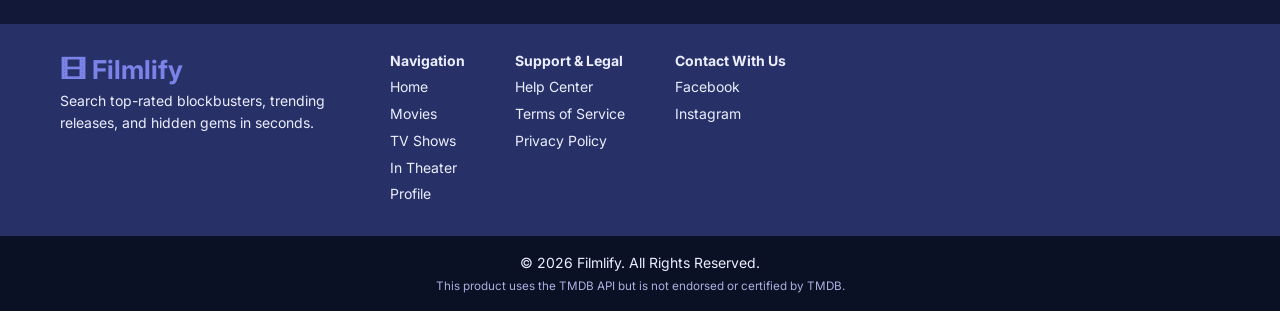
==== commit c0537229: "added some feature" ====
--- a/index.html
+++ b/index.html
@@ -82,9 +82,9 @@
   <div class="two">
     <section class="block"><h2>Top News</h2>
       <!-- Each news picture comes from TMDB: data-title = a movie/show poster, data-person = a person's photo -->
-      <div class="item with-pic"><div class="pic tall" data-person="Inde Navarrette"></div><b>'Obsession' Star Inde Navarrette Receives IMDb Breakout Award</b></div>
-      <div class="item with-pic"><div class="pic tall" data-title="Monster: The Lizzie Borden Story"></div><b>Netflix's 'Monster' Delivers an Engaging Season</b></div>
-      <div class="item with-pic"><div class="pic tall" data-title="Spider-Man: Brand New Day"></div><b>'Spider-Man: Brand New Day' Becomes Highest-Grossing Opener</b></div>
+      <div class="item with-pic clickable news-item" role="button" tabindex="0" data-kind="person" data-subject="Inde Navarrette" data-source="Filmlify News"><div class="pic tall" data-person="Inde Navarrette"></div><b>'Obsession' Star Inde Navarrette Receives IMDb Breakout Award</b></div>
+      <div class="item with-pic clickable news-item" role="button" tabindex="0" data-kind="tv" data-subject="Monster: The Lizzie Borden Story" data-source="Filmlify News"><div class="pic tall" data-title="Monster: The Lizzie Borden Story"></div><b>Netflix's 'Monster' Delivers an Engaging Season</b></div>
+      <div class="item with-pic clickable news-item" role="button" tabindex="0" data-kind="movie" data-subject="Spider-Man: Brand New Day" data-source="Filmlify News"><div class="pic tall" data-title="Spider-Man: Brand New Day"></div><b>'Spider-Man: Brand New Day' Becomes Highest-Grossing Opener</b></div>
     </section>
     <section class="block"><h2>Trending People <span class="tabs" id="peopleTabs"><button type="button" class="tab on" data-range="day">Today</button><button type="button" class="tab" data-range="week">This Week</button></span></h2><div class="row people" id="peopleRow">
       <!-- These are shown until TMDB sends the real trending people -->
@@ -570,6 +570,29 @@
   </div>
 </div>
 
+<!-- ===================== NEWS STORY POP-UP ===================== -->
+<div class="modal" id="newsModal"><div class="modal-box news-box">
+  <span class="news-tag" id="newsTag">Top story</span>
+  <h2 id="newsTitle"></h2>
+  <p class="news-meta" id="newsMeta"></p>
+  <div class="news-about" id="newsAbout">
+    <div class="news-pic" id="newsPic"></div>
+    <div class="news-about-text">
+      <small id="newsAboutLabel"></small>
+      <h3 id="newsAboutTitle"></h3>
+      <p class="news-facts" id="newsFacts"></p>
+      <p id="newsAboutText"></p>
+    </div>
+  </div>
+  <div class="news-actions">
+    <button class="btn" id="newsOpen" type="button">See details</button>
+    <button class="btn outline" id="newsShare" type="button">Share headline</button>
+  </div>
+  <h3 class="news-more-title">More headlines</h3>
+  <div id="newsMore"></div>
+  <button class="btn outline wide" id="newsClose" type="button">Close</button>
+</div></div>
+
 <!-- ===================== LIST POP-UP (Home lists and TV community lists) ===================== -->
 <div class="modal" id="listModal"><div class="modal-box">
   <h2 id="listTitle"></h2>
--- a/style.css
+++ b/style.css
@@ -2501,4 +2501,219 @@
     overflow-x: visible;
     row-gap: 18px;
     scroll-snap-type: none;
+}
+
+
+/* =====================================================================
+   TOP NEWS pop-up, EQUAL Trending People layout, neater dropdown arrows
+   ===================================================================== */
+.news-item {
+    position: relative;
+}
+
+.news-item::after {
+    content: "›";
+    align-self: center;
+    margin-right: 16px;
+    font-size: 26px;
+    line-height: 1;
+    color: var(--muted);
+    transition: transform 0.2s, color 0.2s;
+}
+
+.news-item:hover::after, .news-item:focus-visible::after {
+    color: #fff;
+    transform: translateX(4px);
+}
+
+.news-box {
+    max-width: 640px;
+}
+
+.news-tag {
+    display: inline-block;
+    padding: 3px 10px;
+    margin-bottom: 10px;
+    font-size: 12px;
+    font-weight: 700;
+    letter-spacing: 0.04em;
+    text-transform: uppercase;
+    color: #fff;
+    background: #444fa8;
+    border-radius: 20px;
+}
+
+.news-box h2 {
+    margin: 0 0 6px;
+    padding: 0;
+    border: 0;
+    font-size: 1.5rem;
+    line-height: 1.25;
+}
+
+.news-meta {
+    margin: 0 0 16px;
+    color: var(--muted);
+    font-size: 13.5px;
+}
+
+.news-about {
+    display: flex;
+    gap: 16px;
+    padding: 14px;
+    background: #141a40;
+    border: 1px solid var(--line);
+    border-radius: 12px;
+}
+
+.news-pic {
+    width: 96px;
+    aspect-ratio: 2 / 3;
+    flex: none;
+    border-radius: 8px;
+    background: #1a2252 center / cover no-repeat;
+}
+
+.news-about-text {
+    min-width: 0;
+}
+
+.news-about-text small {
+    text-transform: uppercase;
+    letter-spacing: 0.05em;
+}
+
+.news-about-text h3 {
+    margin: 2px 0 4px;
+}
+
+.news-facts {
+    margin: 0 0 8px;
+    color: #c9cffc;
+    font-size: 13.5px;
+}
+
+.news-about-text p:last-child {
+    margin: 0;
+    font-size: 14px;
+    line-height: 1.5;
+}
+
+.news-actions {
+    display: flex;
+    flex-wrap: wrap;
+    gap: 10px;
+    margin: 16px 0 6px;
+}
+
+.news-more-title {
+    margin: 18px 0 8px;
+}
+
+#newsMore .item {
+    margin-bottom: 8px;
+}
+
+#newsModal {
+    z-index: 52;
+}
+
+/* ----- Trending People: every card the same size, buttons in one line ----- */
+#peopleRow.people {
+    display: grid;
+    grid-template-columns: repeat(6, minmax(0, 1fr));      /* 12 people = 2 even rows of 6 */
+    gap: 18px 10px;
+    overflow: visible;
+    padding: 6px 0 0;
+    margin: 0;
+    scroll-snap-type: none;
+}
+
+#peopleRow .person {
+    width: auto;
+    display: flex;
+    flex-direction: column;
+    align-items: center;
+    text-align: center;
+}
+
+#peopleRow .person .pic {
+    width: 76px;
+    height: 76px;
+    margin: 0 0 8px;
+}
+
+#peopleRow .person-name {
+    width: 100%;
+    min-height: 2.5em;
+    font-size: 13.5px;
+    display: -webkit-box;
+    -webkit-line-clamp: 2;
+    -webkit-box-orient: vertical;
+    overflow: hidden;
+}
+
+#peopleRow .person small {
+    min-height: 1.2em;
+}
+
+#peopleRow .person .follow-btn {
+    margin-top: auto;
+    padding-top: 4px;
+    padding-bottom: 4px;
+}
+
+#peopleRow .person small + .follow-btn, #peopleRow .person .follow-btn {
+    align-self: center;
+}
+
+/* ----- Dropdown boxes: a neat arrow with room around it ----- */
+select {
+    -webkit-appearance: none;
+    appearance: none;
+    padding-right: 42px;
+    background-color: #1a2252;
+    background-image: url("data:image/svg+xml;utf8,<svg xmlns='http://www.w3.org/2000/svg' width='14' height='9' viewBox='0 0 14 9' fill='none'><path d='M1.5 1.5L7 7l5.5-5.5' stroke='%23aab3ec' stroke-width='2' stroke-linecap='round' stroke-linejoin='round'/></svg>");
+    background-repeat: no-repeat;
+    background-position: right 18px center;
+    background-size: 14px 9px;
+    cursor: pointer;
+    transition: border-color 0.2s, box-shadow 0.2s;
+}
+
+select:hover {
+    border-color: var(--accent);
+}
+
+select option {
+    background: #1a2252;
+    color: #fff;
+}
+
+.filters select {
+    padding: 13px 44px 13px 18px;
+    font-size: 15px;
+}
+
+.list-add select {
+    padding: 6px 34px 6px 10px;
+    background-position: right 12px center;
+}
+
+@media (max-width:1160px) {
+    #peopleRow.people {
+        grid-template-columns: repeat(4, minmax(0, 1fr));      /* 12 people = 3 even rows of 4 */
+    }
+}
+
+@media (max-width:850px) {
+    #peopleRow.people {
+        grid-template-columns: repeat(6, minmax(0, 1fr));
+    }
+}
+
+@media (max-width:600px) {
+    #peopleRow.people {
+        grid-template-columns: repeat(3, minmax(0, 1fr));      /* 12 people = 4 even rows of 3 */
+    }
 }
